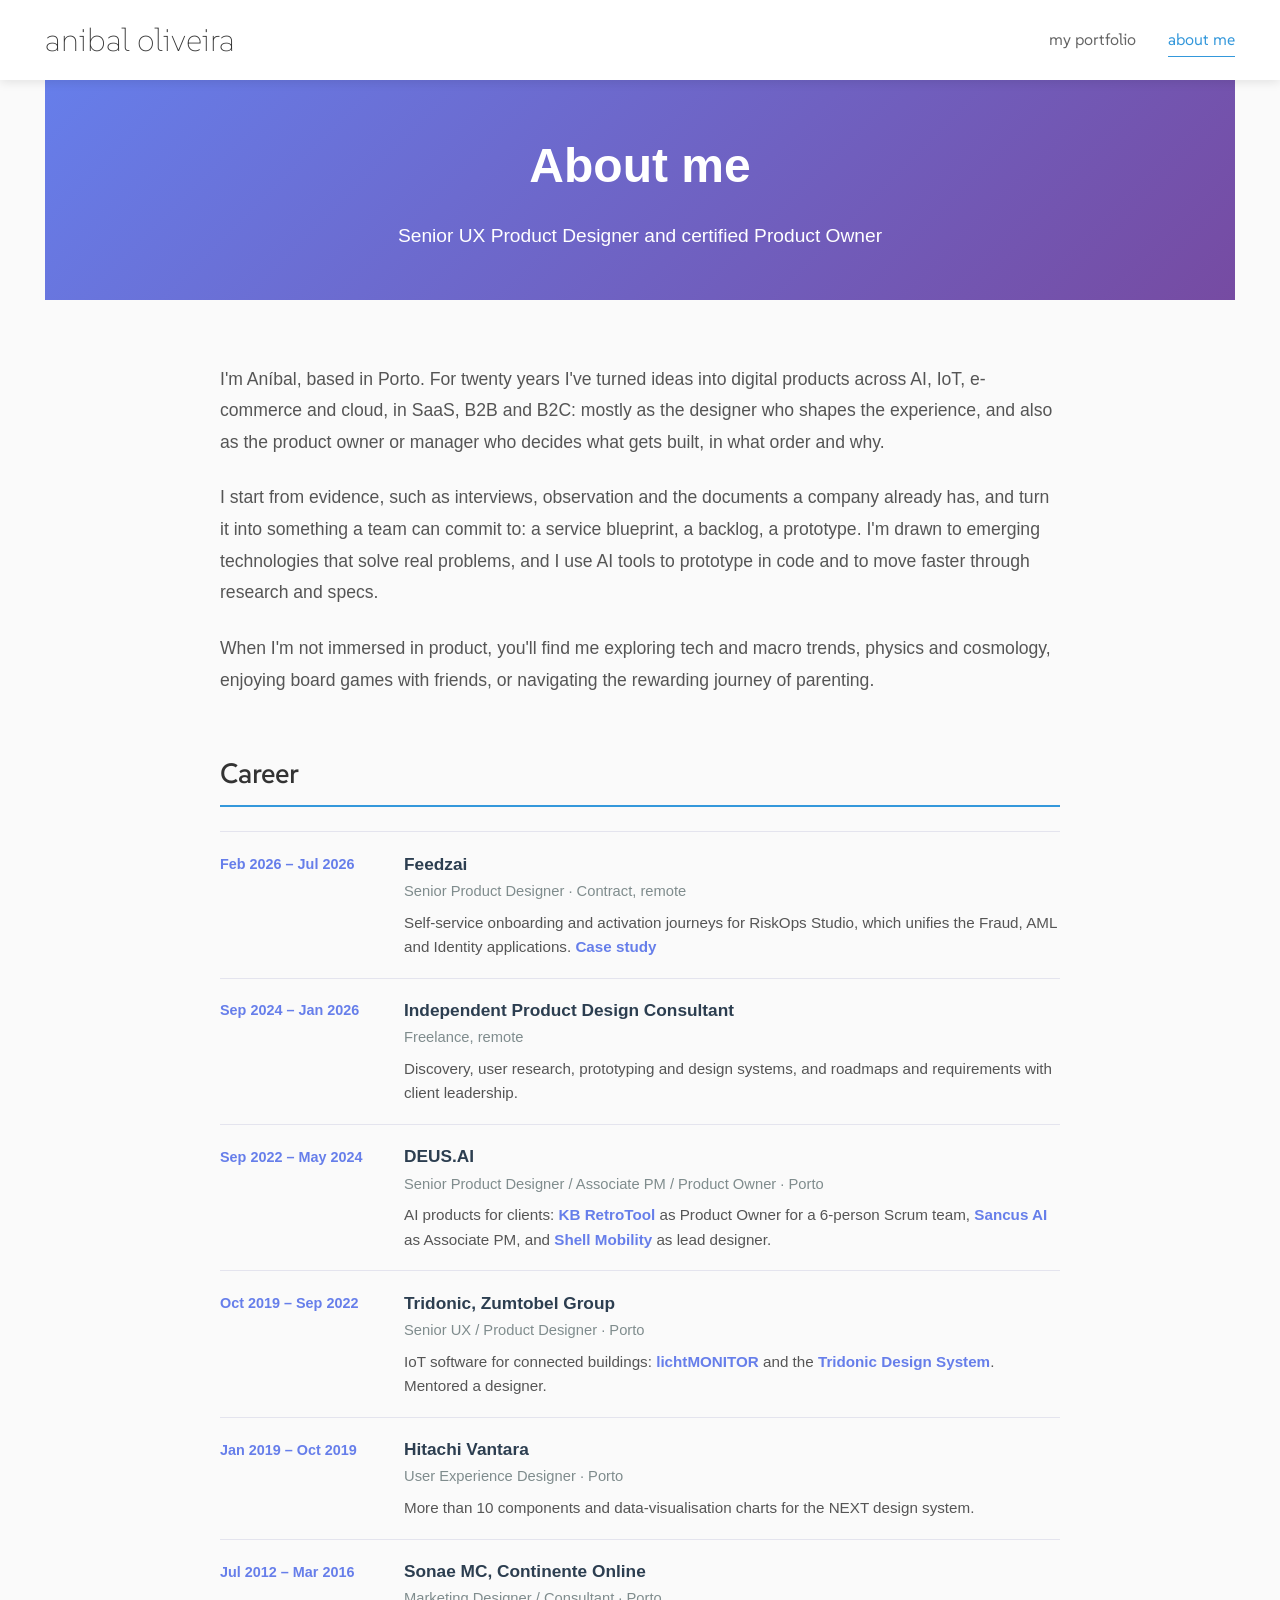
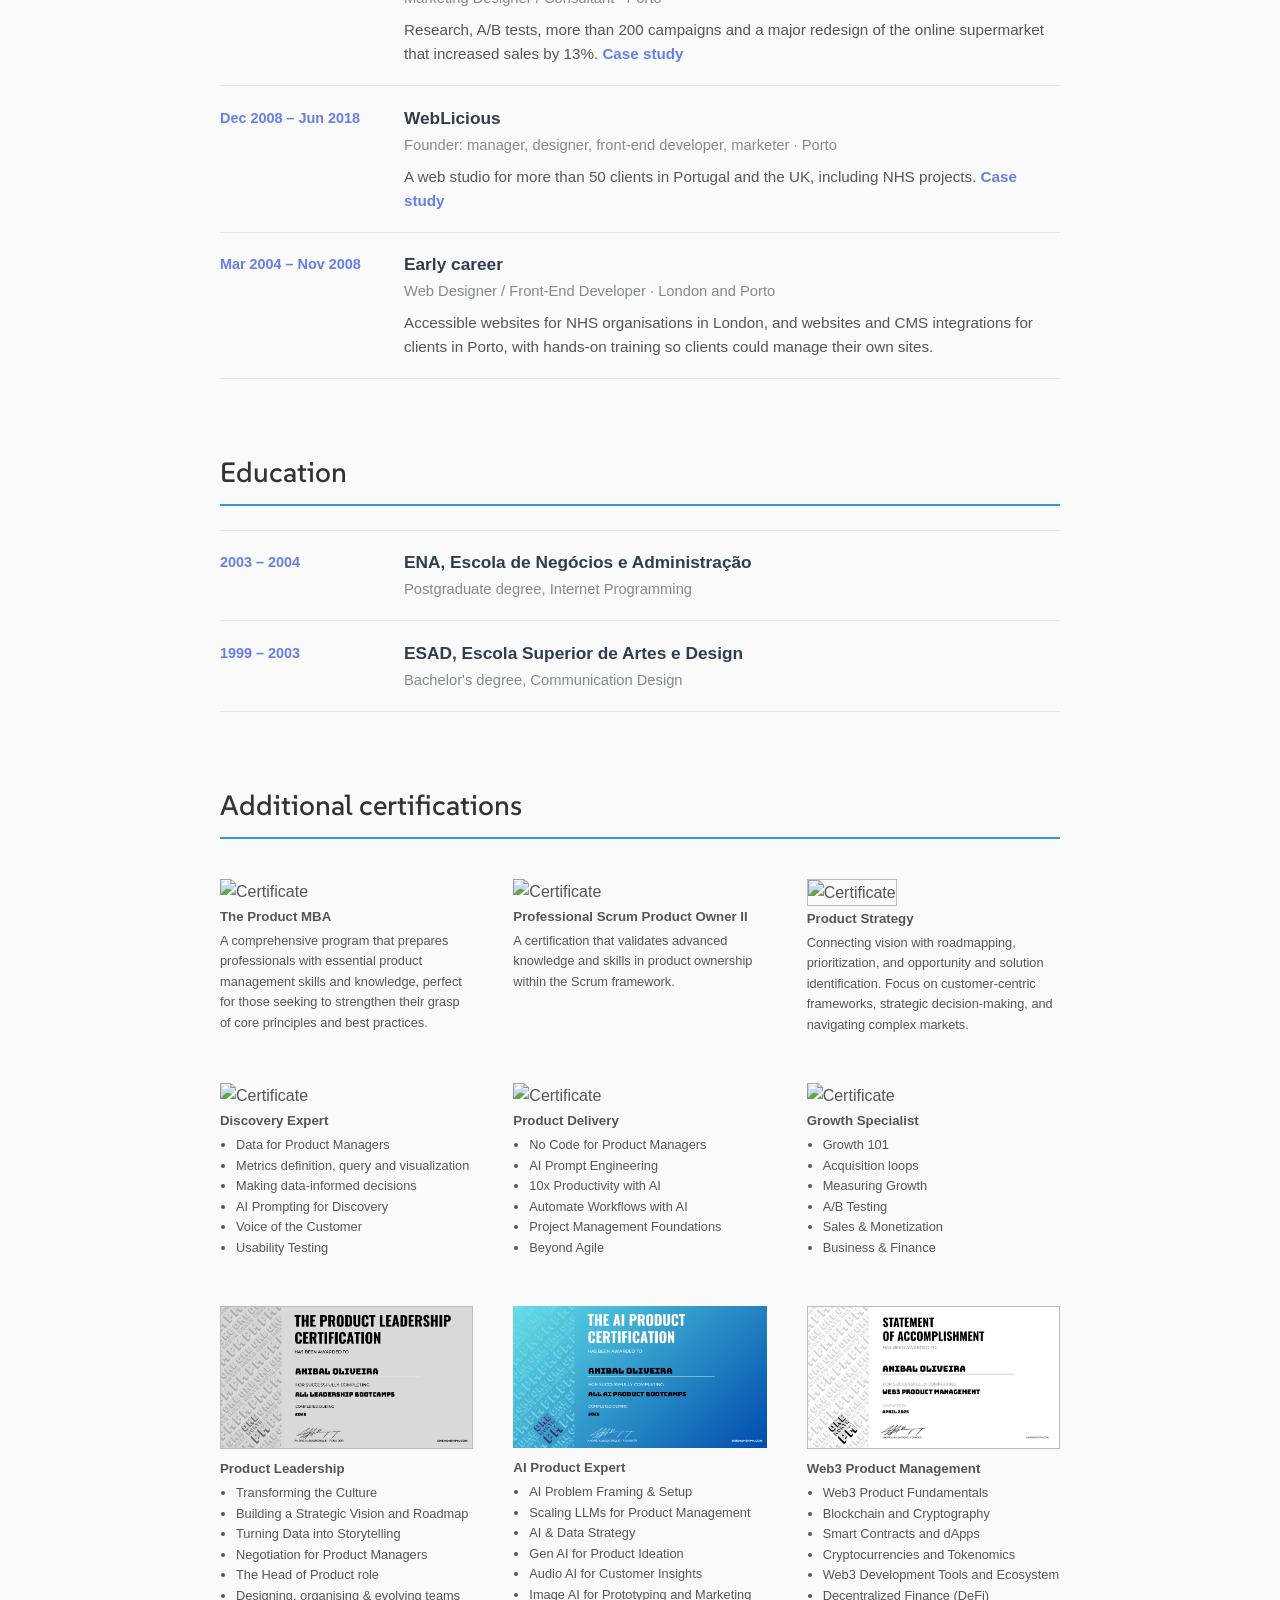
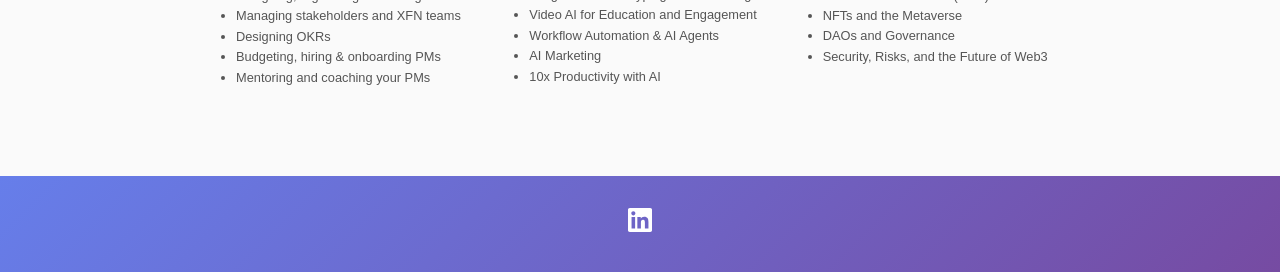
==== about.html @ 7677fe13 "About: remove at-a-glance cards and LinkedIn line; early career label Co-Authored-By: Claude Opus 5." ====
<!DOCTYPE html>
<html lang="en">

<head>
    <!-- Google tag (gtag.js) -->
    <script async src="https://www.googletagmanager.com/gtag/js?id=G-BQ8R2S5PRK"></script>
    <script>
        window.dataLayer = window.dataLayer || [];
        function gtag() { dataLayer.push(arguments); }
        gtag('js', new Date());

        gtag('config', 'G-BQ8R2S5PRK');
    </script>
    <meta charset="UTF-8">
    <meta name="viewport" content="width=device-width, initial-scale=1.0">
    <meta name="robots" content="noindex, nofollow">

    <title>anibal oliveira - About</title>
    <link rel="preconnect" href="https://fonts.googleapis.com">
    <link rel="preconnect" href="https://fonts.gstatic.com" crossorigin>
    <link href="https://fonts.googleapis.com/css2?family=SUSE:wght@100..800" rel="stylesheet">
    <link rel="stylesheet" href="styles.css">
    <link rel="stylesheet" href="case-study.css">
    <link rel="icon" type="image/png" href="favicon.png">

</head>

<body>
    <!-- Header -->
    <header class="header">
        <div class="container">
            <div class="nav-brand">
                <a href="index.html" class="brand-link">
                    <h1>anibal oliveira</h1>
                </a>
            </div>
            <nav class="nav-menu">
                <a href="index.html" class="nav-link">my portfolio</a>
                <a href="about.html" class="nav-link active">about me</a>
            </nav>
        </div>
    </header>

    <!-- Main Content -->
    <main class="main-content">
        <div class="container">
            <!-- Page Title -->
            <section class="hero-section">
                <h2 class="page-title">About me</h2>
                <p class="page-subtitle">Senior UX Product Designer and certified Product Owner</p>
            </section>

            <!-- About Content -->
            <section class="about-content">
                <div class="about-text">
                    <p>I'm Aníbal, based in Porto. For twenty years I've turned ideas into digital products across AI,
                        IoT, e-commerce and cloud, in SaaS, B2B and B2C: mostly as the designer who shapes the
                        experience, and also as the product owner or manager who decides what gets built, in what order
                        and why.</p>
                    <p>I start from evidence, such as interviews, observation and the documents a company already has,
                        and turn it into something a team can commit to: a service blueprint, a backlog, a prototype.
                        I'm drawn to emerging technologies that solve real problems, and I use AI tools to prototype in
                        code and to move faster through research and specs.</p>
                    <p>When I'm not immersed in product, you'll find me exploring tech and macro trends, physics and
                        cosmology, enjoying board games with friends, or navigating the rewarding journey of
                        parenting.</p>
                </div>

                <h2 class="section-title">Career</h2>
                <ol class="career">
                    <li><span class="when">Feb 2026 – Jul 2026</span><div><span class="org">Feedzai</span><span class="role">Senior Product Designer · Contract, remote</span><p class="desc">Self-service onboarding and activation journeys for RiskOps Studio, which unifies the Fraud, AML and Identity applications. <a href="case-study-feedzai.html">Case study</a></p></div></li>
                    <li><span class="when">Sep 2024 – Jan 2026</span><div><span class="org">Independent Product Design Consultant</span><span class="role">Freelance, remote</span><p class="desc">Discovery, user research, prototyping and design systems, and roadmaps and requirements with client leadership.</p></div></li>
                    <li><span class="when">Sep 2022 – May 2024</span><div><span class="org">DEUS.AI</span><span class="role">Senior Product Designer / Associate PM / Product Owner · Porto</span><p class="desc">AI products for clients: <a href="case-study-kb.html">KB RetroTool</a> as Product Owner for a 6-person Scrum team, <a href="case-study-sancus.html">Sancus AI</a> as Associate PM, and <a href="case-study-shell.html">Shell Mobility</a> as lead designer.</p></div></li>
                    <li><span class="when">Oct 2019 – Sep 2022</span><div><span class="org">Tridonic, Zumtobel Group</span><span class="role">Senior UX / Product Designer · Porto</span><p class="desc">IoT software for connected buildings: <a href="case-study-lichtmonitor.html">lichtMONITOR</a> and the <a href="case-study-tds.html">Tridonic Design System</a>. Mentored a designer.</p></div></li>
                    <li><span class="when">Jan 2019 – Oct 2019</span><div><span class="org">Hitachi Vantara</span><span class="role">User Experience Designer · Porto</span><p class="desc">More than 10 components and data-visualisation charts for the NEXT design system.</p></div></li>
                    <li><span class="when">Jul 2012 – Mar 2016</span><div><span class="org">Sonae MC, Continente Online</span><span class="role">Marketing Designer / Consultant · Porto</span><p class="desc">Research, A/B tests, more than 200 campaigns and a major redesign of the online supermarket that increased sales by 13%. <a href="case-study-continente.html">Case study</a></p></div></li>
                    <li><span class="when">Dec 2008 – Jun 2018</span><div><span class="org">WebLicious</span><span class="role">Founder: manager, designer, front-end developer, marketer · Porto</span><p class="desc">A web studio for more than 50 clients in Portugal and the UK, including NHS projects. <a href="case-study-weblicious.html">Case study</a></p></div></li>
                    <li><span class="when">Mar 2004 – Nov 2008</span><div><span class="org">Early career</span><span class="role">Web Designer / Front-End Developer · London and Porto</span><p class="desc">Accessible websites for NHS organisations in London, and websites and CMS integrations for clients in Porto, with hands-on training so clients could manage their own sites.</p></div></li>
                </ol>

                <h2 class="section-title">Education</h2>
                <ol class="career">
                    <li><span class="when">2003 – 2004</span><div><span class="org">ENA, Escola de Negócios e Administração</span><span class="role">Postgraduate degree, Internet Programming</span></div></li>
                    <li><span class="when">1999 – 2003</span><div><span class="org">ESAD, Escola Superior de Artes e Design</span><span class="role">Bachelor's degree, Communication Design</span></div></li>
                </ol>

                <h2 class="section-title">Additional certifications</h2>
                <div class="about-certifications-grid">

                    <div class="about-certification">
                        <img src="imgs/mba.png" alt="Certificate" class="certification-image">
                        <h5>The Product MBA</h5>
                        <p class="certification-text">A comprehensive program that prepares professionals with essential
                            product management skills and knowledge, perfect for those seeking to strengthen their grasp
                            of core principles and best practices.</p>
                    </div>

                    <div class="about-certification">
                        <img src="imgs/pspo.png" alt="Certificate" class="certification-image">
                        <h5>Professional Scrum Product Owner II</h5>
                        <p class="certification-text">A certification that validates advanced knowledge and skills in
                            product ownership within the Scrum framework.</p>
                    </div>

                    <div class="about-certification">
                        <img src="imgs/strategy.png" alt="Certificate" class="certification-image"
                            style="border: 1px solid #bbb;">
                        <h5>Product Strategy</h5>
                        <p>Connecting vision with roadmapping, prioritization, and opportunity and solution
                            identification. Focus on customer-centric frameworks, strategic decision-making, and
                            navigating complex markets.</p>
                    </div>




                    <div class="about-certification">
                        <img src="imgs/discovery.png" alt="Certificate" class="certification-image">
                        <h5>Discovery Expert</h5>
                        <ul>
                            <li>Data for Product Managers</li>
                            <li>Metrics definition, query and visualization</li>
                            <li>Making data-informed decisions</li>
                            <li>AI Prompting for Discovery</li>
                            <li>Voice of the Customer</li>
                            <!--<li>Prototyping Foundations</li>-->
                            <li>Usability Testing</li>
                        </ul>
                    </div>

                    <div class="about-certification">
                        <img src="imgs/delivery.png" alt="Certificate" class="certification-image">
                        <h5>Product Delivery</h5>
                        <ul>
                            <li>No Code for Product Managers</li>
                            <li>AI Prompt Engineering</li>
                            <li>10x Productivity with AI</li>
                            <li>Automate Workflows with AI</li>
                            <li>Project Management Foundations</li>
                            <li>Beyond Agile</li>
                        </ul>
                    </div>

                    <div class="about-certification">
                        <img src="imgs/growth.png" alt="Certificate" class="certification-image">
                        <h5>Growth Specialist</h5>
                        <ul>
                            <li>Growth 101</li>
                            <li>Acquisition loops</li>
                            <li>Measuring Growth</li>
                            <li>A/B Testing</li>
                            <li>Sales & Monetization</li>
                            <li>Business & Finance</li>
                        </ul>
                    </div>

               


                    <div class="about-certification">
                        <img src="imgs/leader.png" alt="Certificate" class="certification-image"
                            style="border: 1px solid #bbb;">
                        <h5>Product Leadership</h5>
                        <ul>
                            <li>Transforming the Culture</li>
                            <li>Building a Strategic Vision and Roadmap</li>
                            <li>Turning Data into Storytelling</li>
                            <li>Negotiation for Product Managers</li>
                            <li>The Head of Product role</li>
                            <li>Designing, organising & evolving teams</li>
                            <li>Managing stakeholders and XFN teams</li>
                            <li>Designing OKRs</li>
                            <li>Budgeting, hiring & onboarding PMs</li>
                            <li>Mentoring and coaching your PMs</li>
                        </ul>
                    </div>

                         <div class="about-certification">
                        <img src="imgs/ai.png" alt="Certificate" class="certification-image">
                        <h5>AI Product Expert</h5>
                        <ul>
                            <li>AI Problem Framing & Setup</li>
                            <li>Scaling LLMs for Product Management</li>
                            <li>AI & Data Strategy</li>
                            <li>Gen AI for Product Ideation</li>
                            <li>Audio AI for Customer Insights</li>
                            <li>Image AI for Prototyping and Marketing</li>
                            <li>Video AI for Education and Engagement</li>
                            <li>Workflow Automation & AI Agents</li>
                            <li>AI Marketing</li>
                            <li>10x Productivity with AI</li>
                        </ul>
                    </div>

                    <div class="about-certification">
                        <img src="imgs/web3.png" alt="Certificate" class="certification-image"
                            style="border: 1px solid #bbb;">
                        <h5>Web3 Product Management</h5>
                        <ul>
                            <li>Web3 Product Fundamentals</li>
                            <li>Blockchain and Cryptography</li>
                            <li>Smart Contracts and dApps</li>
                            <li>Cryptocurrencies and Tokenomics</li>
                            <li>Web3 Development Tools and Ecosystem</li>
                            <li>Decentralized Finance (DeFi)</li>
                            <li>NFTs and the Metaverse</li>
                            <li>DAOs and Governance</li>
                            <li>Security, Risks, and the Future of Web3</li>
                        </ul>

                    </div>






                </div>

            </section>
        </div>
    </main>

    <!-- Footer -->
    <footer class="footer">
        <div class="container">
            <div class="footer-content">
                <a href="https://www.linkedin.com/in/oliveiraanibal/" target="_blank" rel="noopener noreferrer"
                    class="linkedin-link">
                    <svg width="24" height="24" viewBox="0 0 24 24" fill="currentColor">
                        <path
                            d="M20.447 20.452h-3.554v-5.569c0-1.328-.027-3.037-1.852-3.037-1.853 0-2.136 1.445-2.136 2.939v5.667H9.351V9h3.414v1.561h.046c.477-.9 1.637-1.85 3.37-1.85 3.601 0 4.267 2.37 4.267 5.455v6.286zM5.337 7.433c-1.144 0-2.063-.926-2.063-2.065 0-1.138.92-2.063 2.063-2.063 1.14 0 2.064.925 2.064 2.063 0 1.139-.925 2.065-2.064 2.065zm1.782 13.019H3.555V9h3.564v11.452zM22.225 0H1.771C.792 0 0 .774 0 1.729v20.542C0 23.227.792 24 1.771 24h20.451C23.2 24 24 23.227 24 22.271V1.729C24 .774 23.2 0 22.222 0h.003z" />
                    </svg>
                </a>
            </div>
        </div>
    </footer>

    <script src="script.js"></script>
</body>

</html>
---- styles.css ----
/* Reset and base styles */
* {
    margin: 0;
    padding: 0;
    box-sizing: border-box;
}

body {
    font-family: 'Segoe UI', Tahoma, Geneva, Verdana, sans-serif;
    line-height: 1.6;
    color: #555;
    background-color: #fafafa;
}

.container {
    max-width: 1230px;
    margin: 0 auto;
    padding: 0 20px;
}

strong {
    font-weight: 600;
}

/* Header */
.header {
    background: #fff;
    box-shadow: 0 2px 10px rgba(0, 0, 0, 0.1);
    position: fixed;
    width: 100%;
    top: 0;
    z-index: 1000;
    transition: all 0.3s ease;
}

.header .container {
    display: flex;
    justify-content: space-between;
    align-items: center;
    padding: 1rem 20px;
}

.nav-brand h1 {
    font-family: 'SUSE', sans-serif;
    font-size: 2rem;
    font-weight: 100;
    line-height: 3rem;
    padding-bottom: 0;
    color: #333;
}

.brand-link {
    text-decoration: none;
    color: inherit;
    transition: color 0.3s ease;
}

.brand-link:hover {
    color: #3498db;
}

.nav-menu {
    display: flex;
    gap: 2rem;
}

.nav-link {
    font-family: 'SUSE', sans-serif;
    font-weight: 400;
    text-decoration: none;
    color: #666;
    transition: color 0.3s ease;
    position: relative;
}

.nav-link:hover,
.nav-link.active {
    color: #3498db;
}

.nav-link.active::after {
    content: '';
    position: absolute;
    bottom: -4px;
    left: 0;
    width: 100%;
    height: 1px;
    background: #3498db;
}

/* Main content */
.main-content {
    margin-top: 80px;
    min-height: calc(100vh - 160px);
}

/* Hero section */
.hero-section {
    text-align: center;
    padding: 3rem 0;
    background: linear-gradient(135deg, #667eea 0%, #764ba2 100%);
    color: white;
    margin-bottom: 3rem;
    /*  display: none;*/
}

.page-title {
    font-size: 3rem;
    font-weight: 700;
    margin-bottom: 1rem;
    opacity: 0;
    animation: fadeInUp 0.8s ease forwards;
}

.page-subtitle {
    font-size: 1.2rem;
    opacity: 0.9;
    max-width: 650px;
    margin: 0 auto;
    opacity: 0;
    animation: fadeInUp 0.8s ease 0.2s forwards;
}

/* Filter section */
.filter-section {
    margin-bottom: 3rem;
    margin-top: 132px;
}

.filter-container {
    text-align: center;
}

.filter-tags {
    display: flex;
    flex-wrap: wrap;
    gap: 0.755rem;
    justify-content: center;
}

.filter-tag {
    background: #ecf0f1;
    border: none;
    padding: .5rem .95rem;
    border-radius: 25px;
    cursor: pointer;
    transition: all 0.3s ease;
    font-size: 0.9rem;
    color: #666;
}

.safari .filter-tag {
    padding: .5rem .9rem;
}


.filter-tag:hover {
    background: #3498db;
    color: white;
}

.filter-tag.active {
    background: #3498db;
    color: white;
}

/* Case studies grid */
.case-studies-grid {
    display: grid;
    grid-template-columns: repeat(auto-fit, minmax(350px, 1fr));
    gap: 2rem;
    margin-bottom: 3rem;
}

.case-study-card {
    background: white;
    border-radius: 15px;
    overflow: hidden;
    box-shadow: 0 5px 15px rgba(0, 0, 0, 0.08);
    transition: all 0.3s ease;
    cursor: pointer;
    opacity: 0;
    transform: translateY(20px);
    animation: fadeInUp 0.6s ease forwards;
}

.case-study-card:hover {
    transform: translateY(-10px);
    box-shadow: 0 15px 30px rgba(0, 0, 0, 0.15);
}

.card-image {
    height: 200px;
    overflow: hidden;
}

.card-image img {
    width: 100%;
    /*   height: 100%;
    object-fit: cover;*/
    transition: transform 0.3s ease;
}

/*
.case-study-card:hover .card-image img {
    transform: scale(1.05);
}
*/
.card-content {
    padding: 1.4rem;
}

.card-title {
    font-size: 1.35rem;
    font-family: 'SUSE', sans-serif;
    font-weight: 500;
    margin-bottom: 0.25rem;
    color: #333;
}

.card-subtitle {
    font-size: 1rem;
    font-family: 'SUSE', sans-serif;
    color: #7f8c8d;
    margin-bottom: .5rem;
    font-weight: 400;
}

.card-intro {
    color: #555;
    margin-bottom: 1.5rem;
    line-height: 1.6;
}

.card-tags {
    display: flex;
    flex-wrap: wrap;
    gap: 0.75rem 0.4rem;
}

.tag {
    background: #ecf0f1;
    color: #777;
    padding: 0.3rem 0.65rem;
    border-radius: 15px;
    font-size: 0.675rem;
    font-weight: 500;
}


/* KB swap */
.image-container div {
    position: relative;
    overflow: hidden;
}


.gif-img {
    position: absolute;
    top: 0;
    left: 0;
    opacity: 0;
    transition: opacity 0.3s ease;
}

.image-container:hover div .gif-img {
    opacity: 1;
}

.image-container:hover div .static-img {
    opacity: 0;
}

/* About */

.about-certifications-grid {
    display: grid;
    grid-template-columns: repeat(auto-fit, minmax(200px, 1fr));
    gap: 2.5rem;
    row-gap: 3rem;
    margin-top: 2.5rem;
}

.about-certifications-grid::after {
    content: '';
    flex-basis: 100%;
}

.about-certification {
    margin: 0;
}

.about-certification h5 {
    margin: .1em 0 .3em;
}

.about-certification img {
    width: 100%;
}

.about-certification p,
.about-certification li {
    font-size: .8rem;
}

.about-certification ul {
    padding-left: 1rem;
}

.about-content {
    max-width: 840px;
    margin: 0 auto;
    padding: 1rem 0 0 0;
}

.about-text {
    /*max-width: 770px;*/
    font-size: 1.1rem;
    line-height: 1.8;
    color: #555;
    text-align: left;
    margin:0 auto 2.5rem;
}

.about-text p {
    margin-bottom: 1.5rem;
}

.about-text p a {
    color: #667eea;
    text-decoration: none;
    font-weight: 600;
}

h2.section-title {
    font-size: 1.75rem;
}


/* Footer */
.footer {
    background: linear-gradient(135deg, #667eea 0%, #764ba2 100%);
    color: white;
    padding: 2rem 0;
    margin-top: 2.5rem;
}

.footer-content {
    text-align: center;
    display: flex;
    justify-content: center;
    align-items: center;
}

.linkedin-link {
    color: white;
    transition: color 0.3s ease;
}

.linkedin-link:hover {
    color: #3498db;
}

/* Animations */
@keyframes fadeInUp {
    to {
        opacity: 1;
        transform: translateY(0);
    }
}

/* Card animation delay */
.case-study-card:nth-child(1) {
    animation-delay: 0.1s;
}

.case-study-card:nth-child(2) {
    animation-delay: 0.2s;
}

.case-study-card:nth-child(3) {
    animation-delay: 0.3s;
}

/* Responsive design */
@media (max-width: 768px) {
    .header .container {
        flex-direction: column;
        gap: 1rem;
    }

    .nav-menu {
        gap: 1rem;
    }

    .page-title {
        font-size: 2rem;
    }

    .case-studies-grid {
        grid-template-columns: 1fr;
        gap: 1.5rem;
    }

    .filter-section {
        margin-top: 170px;
    }

    .filter-tags {
        justify-content: center;
        gap: 1rem
    }
}

/* Hidden class for filtering */
.hidden {
    display: none !important;
}

/* About: at a glance, career and education */
.glance {
    display: grid;
    grid-template-columns: repeat(auto-fit, minmax(180px, 1fr));
    gap: 1rem;
    margin: 0 0 3.5rem;
}

.glance div {
    background: white;
    border-radius: 12px;
    padding: 1rem 1.15rem;
    box-shadow: 0 4px 16px rgba(0, 0, 0, 0.06);
}

.glance dt {
    font-size: .72rem;
    font-weight: 600;
    letter-spacing: .08em;
    text-transform: uppercase;
    color: #667eea;
    margin-bottom: .35rem;
}

.glance dd {
    margin: 0;
    font-size: .92rem;
    line-height: 1.5;
    color: #444;
}

.career {
    list-style: none;
    padding: 0;
    margin: 1.5rem 0 3.5rem;
}

.career li {
    display: grid;
    grid-template-columns: 10rem minmax(0, 1fr);
    gap: 1.5rem;
    padding: 1.15rem 0;
    border-top: 1px solid #e4e4ee;
}

.career li:last-child {
    border-bottom: 1px solid #e4e4ee;
}

.career .when {
    font-size: .9rem;
    font-weight: 600;
    color: #667eea;
    font-variant-numeric: tabular-nums;
    padding-top: .15rem;
}

.career .org {
    display: block;
    font-size: 1.08rem;
    font-weight: 600;
    color: #2c3e50;
}

.career .role {
    display: block;
    font-size: .92rem;
    color: #7f8c8d;
    margin-top: .1rem;
}

.career .desc {
    font-size: .95rem;
    line-height: 1.6;
    color: #555;
    margin: .45rem 0 0;
}

.career .desc a,
.about-more a {
    color: #667eea;
    font-weight: 600;
    text-decoration: none;
}

.about-more {
    font-size: 1.05rem;
    color: #555;
    margin: -1.5rem 0 3.5rem;
}

@media (max-width: 768px) {
    .career li {
        grid-template-columns: 1fr;
        gap: .3rem;
    }
}
---- case-study.css ----
/* Case Study Specific Styles */

.case-study-main {
    margin: 73px auto 0 auto;
    display: flex;
    max-width: 1230px;
    position: relative;
    /*   min-height: calc(100vh - 160px);*/
}

/* Side Navigation */
.side-nav {
    width: 250px;
    /* Made 50% wider from 200px */
    height: fit-content;


    position: sticky;
    top: 135px;
    margin-left: 20px;

    background: rgba(255, 255, 255, 0.95);
    backdrop-filter: blur(10px);
    border-radius: 10px;
    padding: 1rem 1rem 0.5rem 1rem;
    box-shadow: 0 5px 15px rgba(0, 0, 0, 0.1);
}

.side-nav-list {
    list-style: none;
    margin: 0;
    padding: 0;
}

.side-nav-list li {
    margin-bottom: 0.5rem;
}

.side-nav-list li:first-child a {
    color: #9b59b6;
}

.side-nav-link {
    display: block;
    font-family: 'SUSE', sans-serif;
    font-weight: 500;
    text-decoration: none;
    color: #666;
    font-size: 0.9rem;
    padding: 0.5rem 0.8rem;
    border-radius: 5px;
    transition: all 0.3s ease;
    border-left: 3px solid transparent;
}

.side-nav-link:hover,
.side-nav-link.active {
    background: #f8f9fa;
    color: #3498db;
    border-left-color: #3498db;
}

/* Case Study Content - Center aligned and adjusted for wider sidebar */
.case-study-content {
    flex: 1;
    margin-left: 20px;
    /* Adjusted for wider sidebar */
    padding: 0 0 2rem 2rem;
    /* max-width: 910px; */
    text-align: left;
    /* Center align all content */
    float: right;
}

.case-study-content img {
    max-width: 100%;
    margin: 1.25rem auto 2.5rem;
    display: block;
    /* Center images */
}

/* Hero Section */
.case-hero {
    display: block;
    grid-template-columns: 1fr 1fr;
    padding: 3rem 0 0;
    margin-bottom: 0rem;
    text-align: left;
    /* Keep hero layout as grid but left-aligned within cells */
}

.case-title {
    font-size: 2.5rem;
    font-family: 'SUSE', sans-serif;
    font-weight: 400;
    color: #333;
    margin-bottom: 0rem;
    line-height: 1.2;
}

h1.case-title {
    line-height: 1.5;
}

.case-subtitle {
    font-size: 1.35rem;
    font-family: 'SUSE', sans-serif;
    color: #7f8c8d;
    margin-bottom: 1.5rem;
    font-weight: 400;
}

p.case-intro {
    font-size: .85em !important;
    line-height: 1.5em !important;
    padding: 1.1em 1.75em !important;
    margin: 0 !important;
}

.case-hero-image {
    margin: 0 auto 2rem;

}

.laptopbg {
    position: relative;
    width: 600px;
    height: 345px;
    overflow: hidden;
    padding: 15px 66px 0;
    background-image: url('imgs/laptop3.png');
}

.laptopbg6 {
    position: relative;
    width: 768px;
    height: 400px;
    overflow: hidden;
    padding: 17px 84px 0;
    background-image: url('imgs/laptop6.png');
}


.laptopbg4 {
    position: relative;
    width: 768px;
    height: 450px;
    overflow: hidden;
    padding: 12px 84px 0;
    background-image: url('imgs/laptop5.png');
}

.laptopbg2 {
    position: relative;
    width: 768px;
    height: 476px;
    overflow: hidden;
    padding: 12px 84px 0;
    background-image: url('imgs/laptop2.png');
}

.laptopbg8 {
    position: relative;
    width: 900px;
    height: 447px;
    overflow: hidden;
    padding: 15px 0 0 101px;
    background-image: url('imgs/laptop8.png');
    margin-top: 1.75rem;
}


/* Sections */
.case-section {
    margin-bottom: 3rem;
    scroll-margin-top: 100px;
}

#context {
    margin-bottom: 3.5rem;
}

.section-title {
    font-size: 1.7rem;
    font-family: 'SUSE', sans-serif;
    font-weight: 500;
    color: #333;
    margin-bottom: 1rem;
    padding-bottom: 0.5rem;
    border-bottom: 2px solid #3498db;
}

h2.section-title {
    padding-top: 1rem;
    color: #333;
}

.case-section p {
    font-size: 1rem;
    line-height: 1.6;
    color: #555;
    margin-bottom: 1rem;
}

.case-section h3 {
    font-size: 1.4rem;
    font-weight: 400;
    color: #555;
    margin: 2.5rem 0 0.75rem 0;
    font-family: 'SUSE', sans-serif;
}

.case-section h4 {
    font-size: 1.1rem;
    font-weight: 400;
    color: #34495e;
    margin: 1.5rem 0 0.8rem 0;
    font-family: 'SUSE', sans-serif;
}


.case-section ul {
    padding-left: 1em;
    margin-top: -0.25rem;
}

.case-section ul li {
    padding-bottom: .5em;
    line-height: 1.5em;
}

.case-section ul li:last-child {
    padding-bottom: 0
}

h3.contribution-title {
    margin: .5rem 0 .5rem !important;
}

/* Context & Contribution */
.contribution-grid {
    display: grid;
    grid-template-columns: 2fr 1fr;
    gap: 3rem;
    align-items: start;
    text-align: left;
    /* Keep text left-aligned within grid cells */
}

.contribution-chart {
    text-align: center;
    /* Center its inline-block children */
    margin-left: -2rem;
}

.contribution-chart ul {
    max-width: 43.5rem;
    display: inline-block;
    /* Make it an inline-block element */
    vertical-align: middle;
    /* Align vertically with the donut chart */
    text-align: left;
    /* Ensure text inside ul stays left-aligned */
    margin: 0 0;
    /* Reset default ul margin if any interferes with centering */
    padding: 0;
    /* Reset default ul padding if any interferes with centering */
}

.donut-chart {
    width: 180px;
    /* Reduced to 90% of 200px */
    height: 180px;
    /* Reduced to 90% of 200px */
    margin: 0rem 1.5rem 0 0;
    /* Reduced space below the chart as legend is now inside */
    position: relative;
    display: inline-block;
    /* Ensure it behaves like an inline element */
    vertical-align: middle;
    /* Align with text */
}

.donut-slice {
    /* Smooth transition for opacity change on hover */
    transition: opacity 0.2s ease-in-out;
    cursor: pointer;
    /* Indicate non-clickable */
}

#percentage-text,
#legend-text {
    /* Combined styles for both text elements */
    text-anchor: middle;
    /* Center the text horizontally */
    dominant-baseline: middle;
    /* Center the text vertically */
    fill: #555;
    /* Always #555 */
    font-family: 'SUSE', sans-serif;
    /* Use SUSE font for consistency */
}

#percentage-text {
    font-size: 1.6rem;
    /* Slightly reduced font size for percentage */
    font-weight: 500;
    /* Bold text */
}

#legend-text {
    font-size: .9rem;
    /* Slightly reduced font size for legend text */
    font-weight: 400;
    /* Lighter weight for legend */
}

/* Specific style for the percentage symbol */
#percentage-symbol {
    font-size: 0.6em;
    /* 60% of the parent font size for the '%' symbol */
    vertical-align: super;
    /* Align it slightly higher */
}





/* Problem Definition */
.problem-content {
    display: grid;
    gap: 2rem;
}

.problem-statement,
.opportunity-landscape {
    background: #f8f9fa;
    padding: 2rem;
    border-radius: 10px;
    border-left: 4px solid #3498db;
    text-align: left;
    /* Keep text left-aligned within containers */
}

.opportunity-image {
    margin-top: 1.5rem;
}

.opportunity-image img {
    width: 100%;
    height: 200px;
    object-fit: cover;
    border-radius: 8px;
}

.image-caption {
    font-size: 0.9rem;
    color: #7f8c8d;
    font-style: italic;
    margin-top: 0.5rem;
    text-align: center;
}

/* Discovery */
.research-image {
    margin: 2rem 0;
    text-align: center;
}

.research-image img {
    width: 100%;
    max-width: 500px;
    height: 250px;
    object-fit: cover;
    border-radius: 8px;
}

.insights-list {
    background: #f8f9fa;
    padding: 1.5rem;
    border-radius: 8px;
    margin-top: 1rem;
    text-align: left;
    /* Keep list left-aligned */
}

.insights-list li {
    margin-bottom: 0.8rem;
    padding-left: 1rem;
    position: relative;
}

.insights-list li::before {
    content: '✓';
    position: absolute;
    left: 0;
    color: #27ae60;
    font-weight: bold;
}

/* Vision & Strategy */
.strategy-pillars {
    display: grid;
    grid-template-columns: repeat(auto-fit, minmax(250px, 1fr));
    gap: 1.5rem;
    margin: 2rem 0;
}

.pillar {
    background: #f8f9fa;
    padding: 1.5rem;
    border-radius: 8px;
    border-top: 4px solid #3498db;
    text-align: left;
    /* Keep text left-aligned within pillars */
}

.pillar h4 {
    color: #3498db;
    margin-bottom: 1rem;
}

.vision-image {
    margin: 2rem 0;
    text-align: center;
}

.vision-image img {
    width: 100%;
    max-width: 600px;
    height: 300px;
    object-fit: cover;
    border-radius: 8px;
}

.challenges-content {
    display: grid;
    gap: 1rem;
    margin-top: 1.5rem;
}

.challenge-item {
    background: #fff5f5;
    border-left: 4px solid #e74c3c;
    padding: 1rem 1.5rem;
    border-radius: 0 8px 8px 0;
    text-align: left;
    /* Keep text left-aligned within challenges */
}

.challenge-item h4 {
    color: #e74c3c;
    margin: 0 0 0.5rem 0;
}

.gtm-image {
    margin: 2rem 0;
    text-align: center;
}

.gtm-image img {
    width: 100%;
    max-width: 500px;
    height: 250px;
    object-fit: cover;
    border-radius: 8px;
}

/* Delivery */
.delivery-image {
    margin: 2rem 0;
    text-align: center;
}

.delivery-image img {
    width: 100%;
    max-width: 600px;
    height: 300px;
    object-fit: cover;
    border-radius: 8px;
}

.deliverables-list {
    background: #f0f9ff;
    border-left: 4px solid #3498db;
    padding: 1.5rem;
    border-radius: 0 8px 8px 0;
    margin-top: 1rem;
    text-align: left;
    /* Keep list left-aligned */
}

.deliverables-list li {
    margin-bottom: 0.8rem;
    padding-left: 1rem;
    position: relative;
}

.deliverables-list li::before {
    content: '→';
    position: absolute;
    left: 0;
    color: #3498db;
    font-weight: bold;
}

/* Impacts */
.impact-image {
    margin: 2rem 0;
    text-align: center;
}

.impact-image img {
    width: 100%;
    max-width: 700px;
    height: 350px;
    object-fit: cover;
    border-radius: 8px;
}

.components-grid {
    display: grid;
    grid-template-columns: repeat(auto-fit, minmax(250px, 1fr));
    gap: 1.5rem;
    margin-top: 2rem;
}

.component {
    background: #f8f9fa;
    padding: 1.5rem;
    border-radius: 8px;
    border-left: 4px solid #9b59b6;
    text-align: left;
    /* Keep text left-aligned within components */
}

.component h4 {
    color: #9b59b6;
    margin-bottom: 1rem;
}

/* Takeaways */
.metrics-grid {
    display: grid;
    grid-template-columns: repeat(auto-fit, minmax(250px, 1fr));
    gap: 2rem;
    margin: 2rem 0 4rem 0;
}

.metric-card {
    background: linear-gradient(135deg, #667eea 0%, #764ba2 100%);
    color: white;
    padding: 2rem;
    border-radius: 10px;
    text-align: center;
    box-shadow: 0 10px 25px rgba(0, 0, 0, 0.1);
}

.metric-number {
    font-size: 2.5rem;
    font-weight: 700;
    margin-bottom: 0.5rem;
}

.metric-label {
    font-size: 0.9rem;
    opacity: 0.9;
    font-family: 'SUSE', sans-serif;
}

.takeaways-content {
    display: grid;
    gap: 1.5rem;
    grid-template-columns: auto auto auto;
    margin-top: 2rem;
}



.continenteCS .metrics-grid {
    margin:2rem 0 2.5rem;
}
.continenteCS .takeaways-content {
    grid-template-columns: auto auto ;
    margin: 0 0 5rem;
}

.takeaway-item {
    background: #f6eff9;
    border-left: 4px solid #9b59b6;
    padding: 1.25rem 1.5rem 0.3rem;
    text-align: left;
    /* Keep text left-aligned within takeaways */

    border-radius: 8px;
}

.takeaway-item h4 {
    color: #9b59b6;
    margin: 0 0 0.8rem 0;
}

.takeaway-item p {
    font-size: .85em;
}

p.getintouch {
    border-bottom: 0 solid #ddd;
    padding-bottom: 0.5rem;
}

/* Navigation */
.case-navigation {
    display: flex;
    justify-content: space-between;
    align-items: center;
    margin: 1.5rem 0 0;
    padding: 1rem 0 0;
    border-top: 0 solid #eee;
}

.nav-btn {
    text-decoration: none;
    background: #3498db;
    color: white;
    padding: 1rem 2rem;
    border-radius: 8px;
    font-weight: 500;
    transition: all 0.3s ease;
    display: flex;
    align-items: center;
    gap: 0.5rem;
    font-family: 'SUSE', sans-serif;
}

.nav-btn:hover {
    background: #2980b9;
    transform: translateY(-2px);
    box-shadow: 0 5px 15px rgba(52, 152, 219, 0.3);
}

.prev-btn {
    margin-right: auto;
}

.next-btn {
    margin-left: auto;
}







.balloonWrp {
    display: grid;
    row-gap: 20px;
    column-gap: 20px;
    grid-template-columns: 47% 47%;
    /* Two equal columns */
    padding: 1.5rem 0 1rem;
    margin-bottom: 3rem;

}

.balloon {
    background-color: #eee;
    border-radius: 5px 5px 0 5px;
    /* Less round corners */
    padding: 25px 40px 25px 20px;
    position: relative;
    height: auto;
    display: flex;
    flex-direction: column;
    /* 
  align-items: center;
  justify-content: center; */
    color: #555;
}

.balloon:before {
    content: '';
    position: absolute;
    bottom: 0;
    right: 30px;
    /* Aligned to the right */
    width: 0;
    height: 0;
    border: 30px solid transparent;
    border-top: 30px solid #eee;
    /* Matches balloon color */
    border-bottom: 0;
    margin-right: -30px;
    /* Adjust for right alignment */
    margin-bottom: -30px;
}

.cima:before {
    left: 30px;
    margin-left: -30px;

    top: 0;
    margin-top: -30px;
    transform: rotate(180deg);
}

.quote {
    font-size: 4em;
    /* Big quote */
    line-height: 1em;
    margin: 0 20px 10px 0;
    color: #555;
    float: left;
}

.sentence {
    font-size: .9em;
    line-height: 1.5em;
    display: block;
    font-style: italic;
}


.img-container {
    padding: 1.25rem;
    border: 1px solid #ddd;
    background-color: white;
    margin: 1.25rem auto 3rem;
    width: fit-content;
}

.img-container img {
    margin: 0;
    width: auto;
    max-width: 100%;
}

#projects h2 {
    margin-bottom: 3rem;
}

.project-details img {
    width: 400px;
    float: left;
    margin-right: 30px;
    margin-top: 13px;
}
.project-details {
    margin-bottom: 3.5rem;
    overflow: hidden;
}
.project-details h3 {
    margin: 0 0;
}

.project-details img {
    width: 400px;
    float: left;
    margin-right: 30px;
    margin-top: 0px;
}

p.project-intro {
    margin-top: 0;
    margin-bottom: 4rem;
}















/* Responsive Design */
@media (max-width: 1024px) {
    .side-nav {
        position: relative;
        left: auto;
        top: auto;
        transform: none;
        /*  width: 100%;*/
        margin-bottom: 2rem;
        display: none;
    }

    .case-study-content {
        margin-left: 0;
        margin-right: 0;
        padding: 0 1rem;
    }

    .contribution-grid {
        grid-template-columns: 1fr;
        gap: 2rem;
    }

    .case-hero {
        grid-template-columns: 1fr;
        gap: 2rem;
    }

    .strategy-pillars {
        grid-template-columns: 1fr;
    }

    .components-grid {
        grid-template-columns: 1fr;
    }

    .metrics-grid {
        grid-template-columns: auto auto;
    }

    .takeaways-content {
        grid-template-columns: auto auto;
    }

}

@media (max-width: 768px) {
    .case-title {
        font-size: 2rem;
    }

    .case-subtitle {
        font-size: 1.1rem;
    }

    .section-title {
        font-size: 1.5rem;
    }


    .takeaways-content {
        grid-template-columns: auto;
    }



    .metrics-grid {
        grid-template-columns: auto;
    }

    .case-navigation {
        flex-direction: column;
        gap: 1rem;
    }

    .nav-btn {
        width: 100%;
        justify-content: center;
    }
}
.laptopbg9 {
    position: relative;
    width: 768px;
    height: 438px;
    overflow: hidden;
    padding: 17px 84px 0;
    background-image: url('imgs/laptop9.png');
}
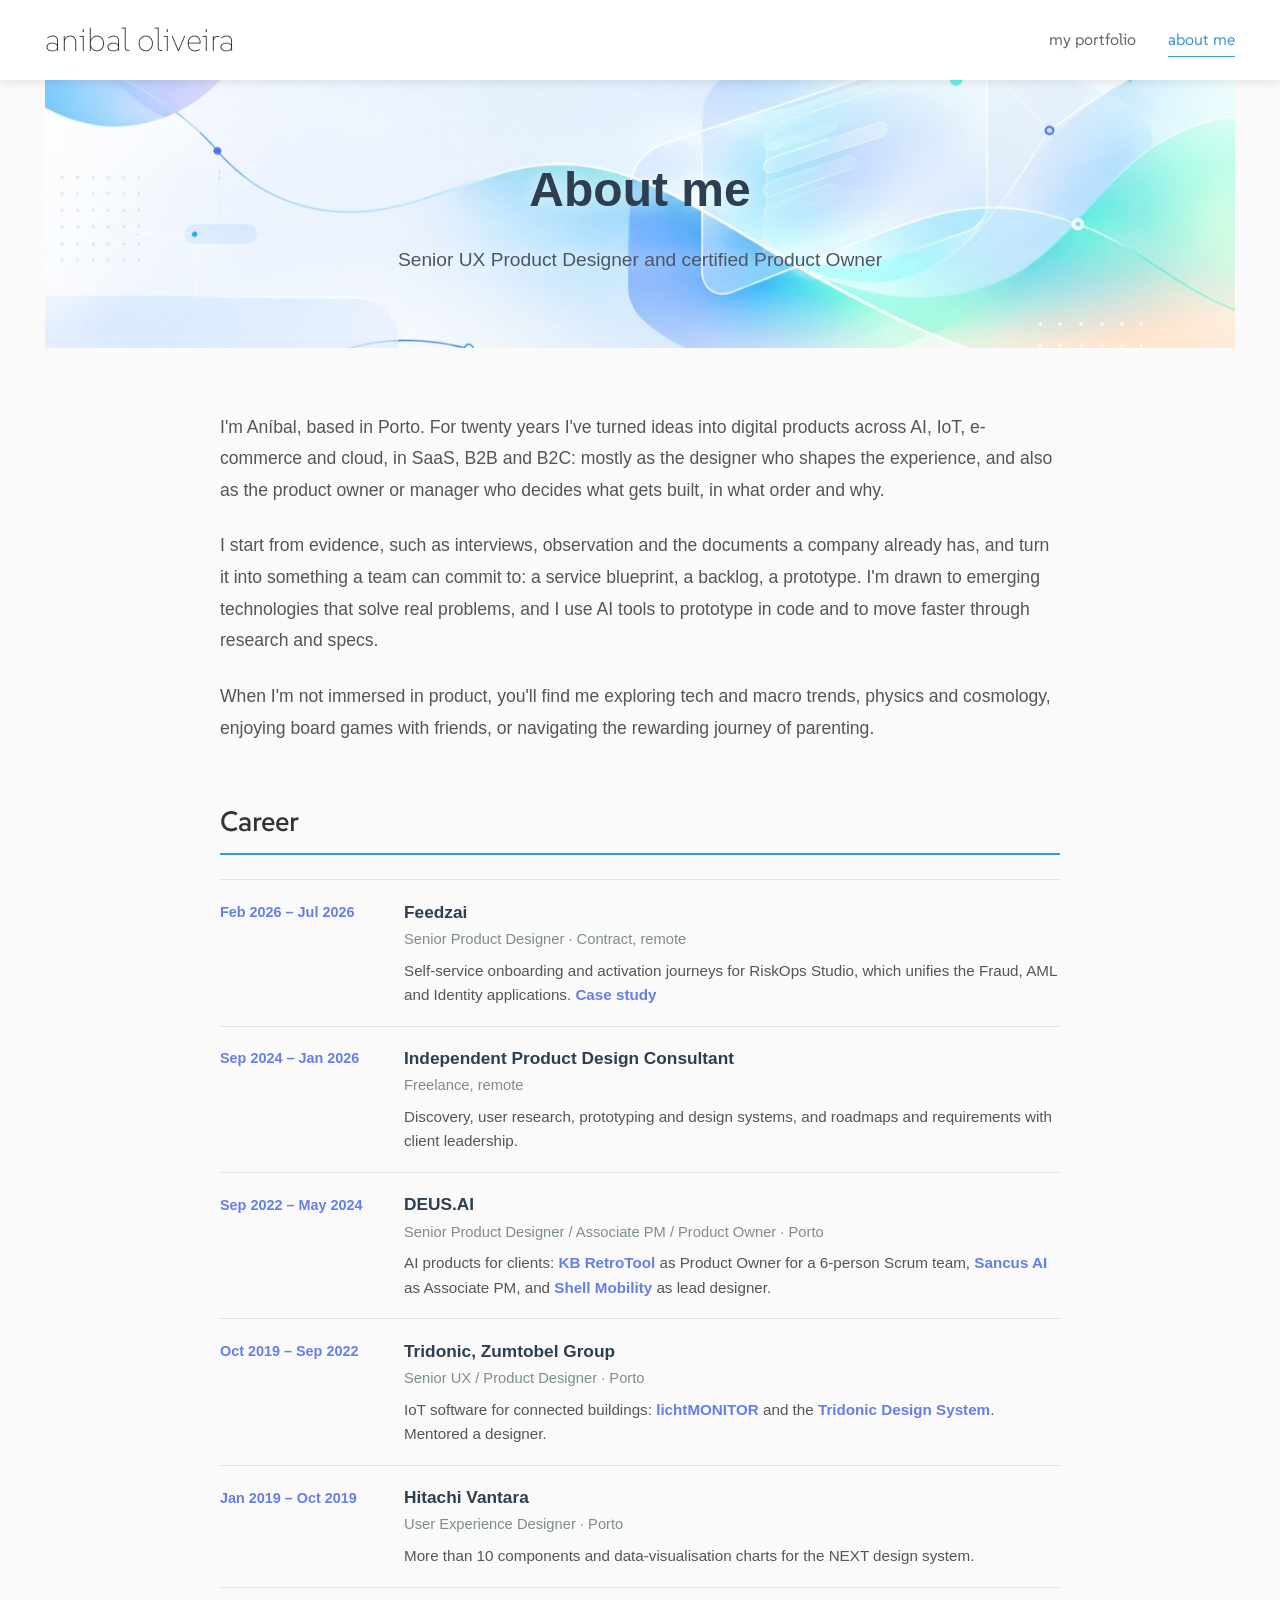
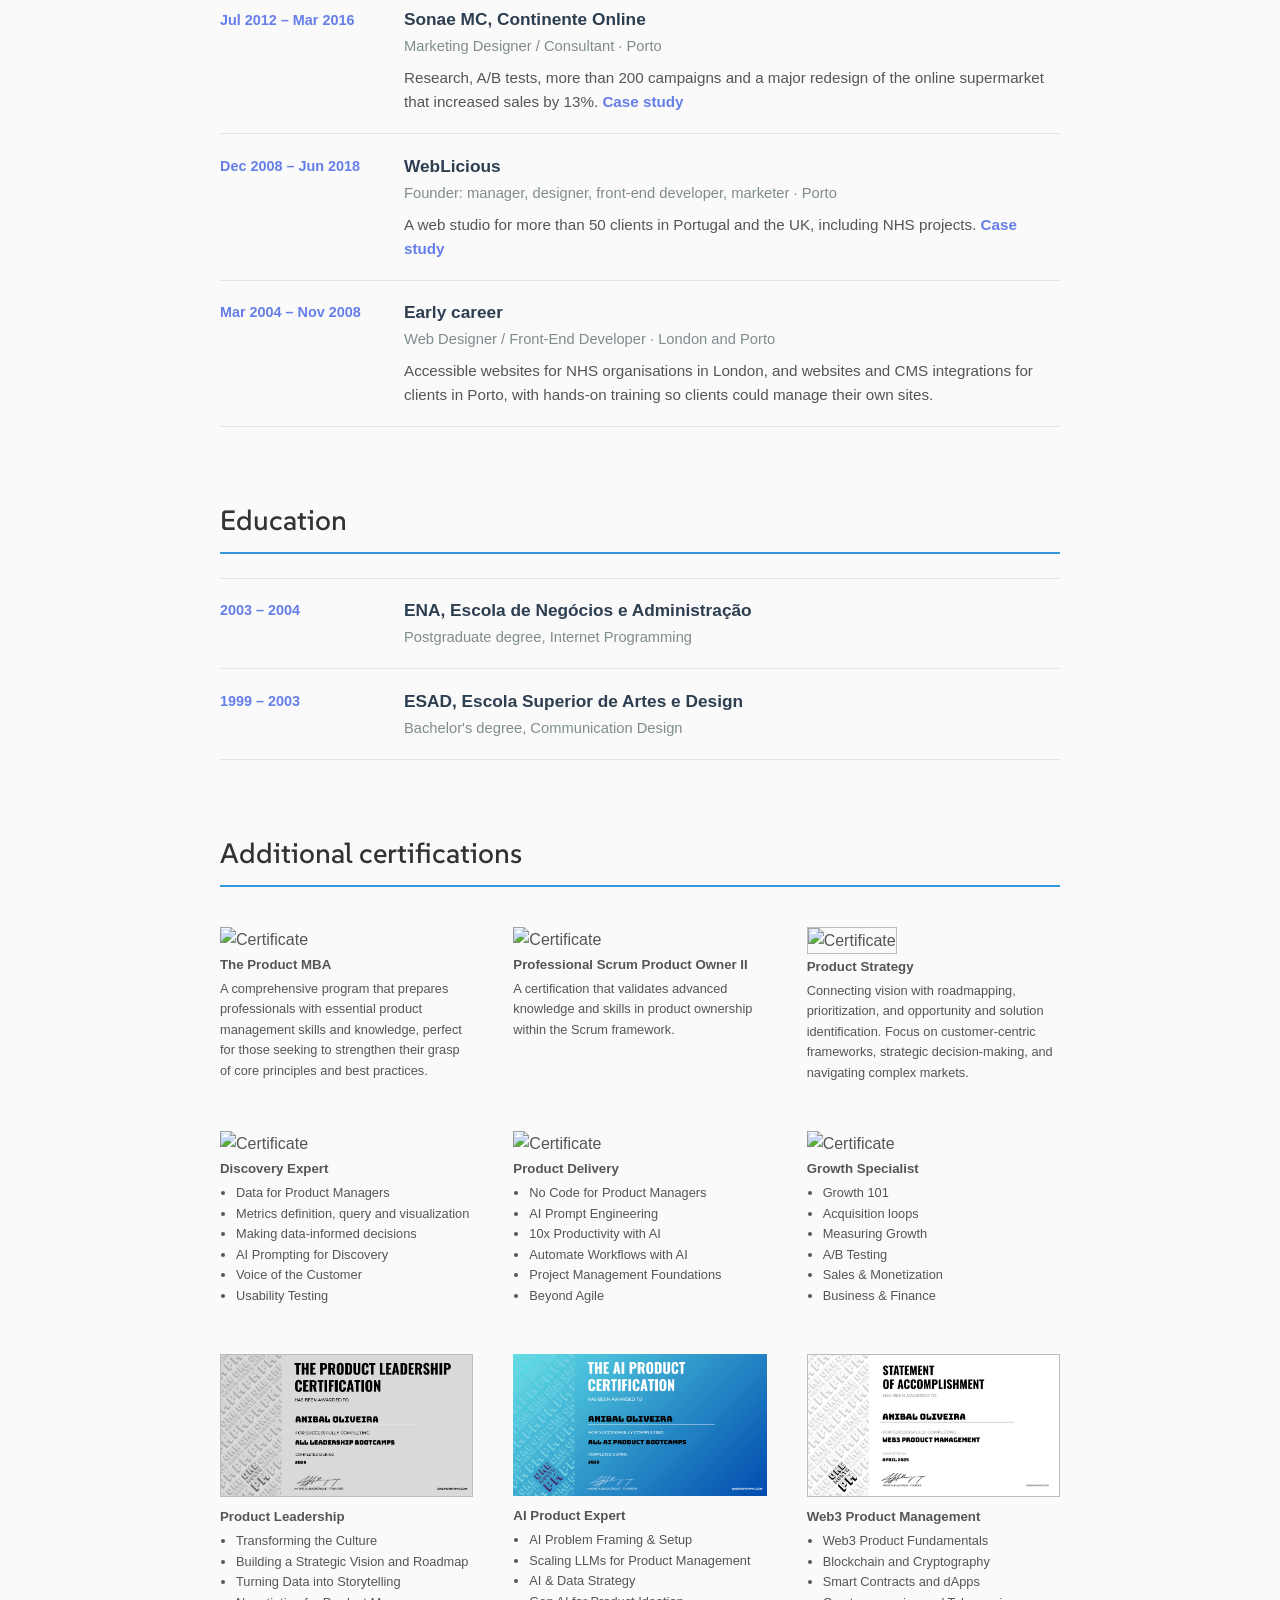
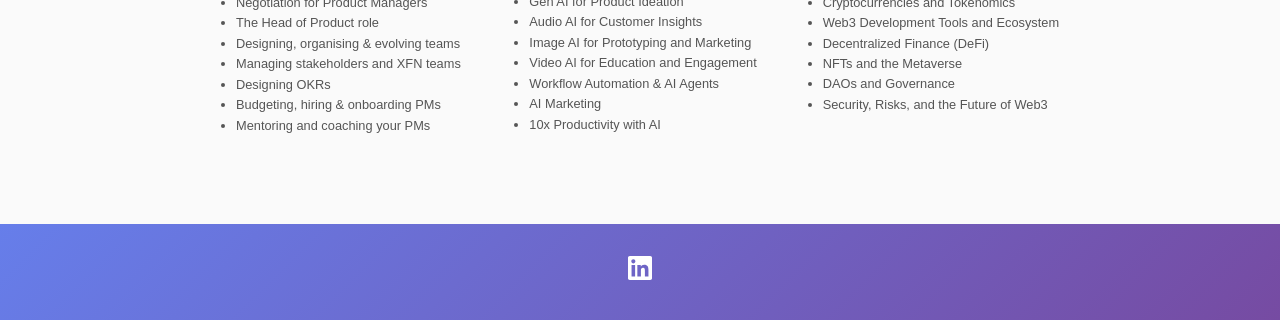
==== commit 1cc5ebbd: "About: LinkedIn banner as hero background Co-Authored-By: Claude Opus 5.5 <noreply@anthropic.com> Cl" ====
--- a/about.html
+++ b/about.html
@@ -45,7 +45,7 @@
     <main class="main-content">
         <div class="container">
             <!-- Page Title -->
-            <section class="hero-section">
+            <section class="hero-section about-hero">
                 <h2 class="page-title">About me</h2>
                 <p class="page-subtitle">Senior UX Product Designer and certified Product Owner</p>
             </section>
--- a/styles.css
+++ b/styles.css
@@ -514,3 +514,26 @@
         gap: .3rem;
     }
 }
+
+/* About hero: LinkedIn banner artwork, dark text for contrast */
+.hero-section.about-hero {
+    background: #eef3fb url('imgs/about-hero.png') center / cover no-repeat;
+    color: #2c3e50;
+    padding: 4.5rem 0;
+}
+
+.about-hero .page-subtitle {
+    color: #4a5568;
+}
+
+.about-hero .page-title,
+.about-hero .page-subtitle {
+    text-shadow: 0 0 18px rgba(255, 255, 255, .9);
+}
+
+@media (max-width: 768px) {
+    .hero-section.about-hero {
+        padding: 3rem 1rem;
+        background-position: 30% center;
+    }
+}
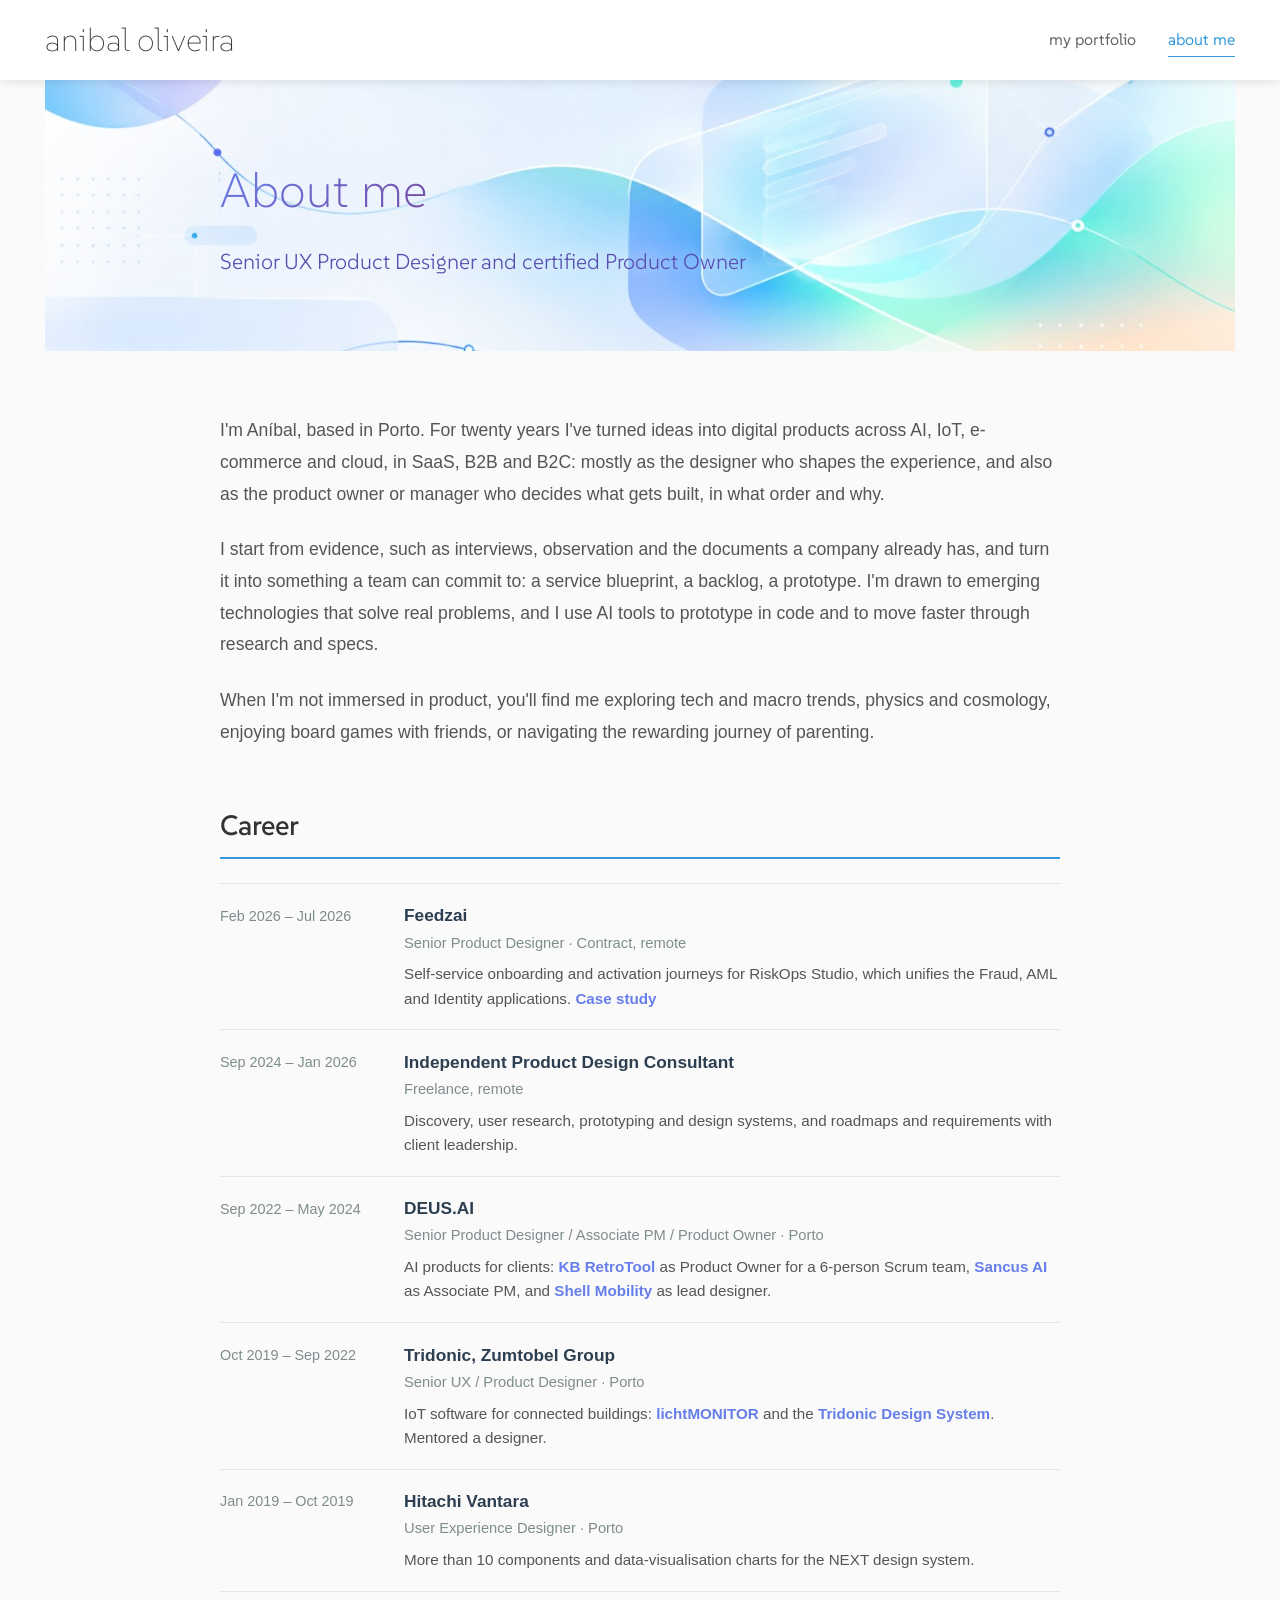
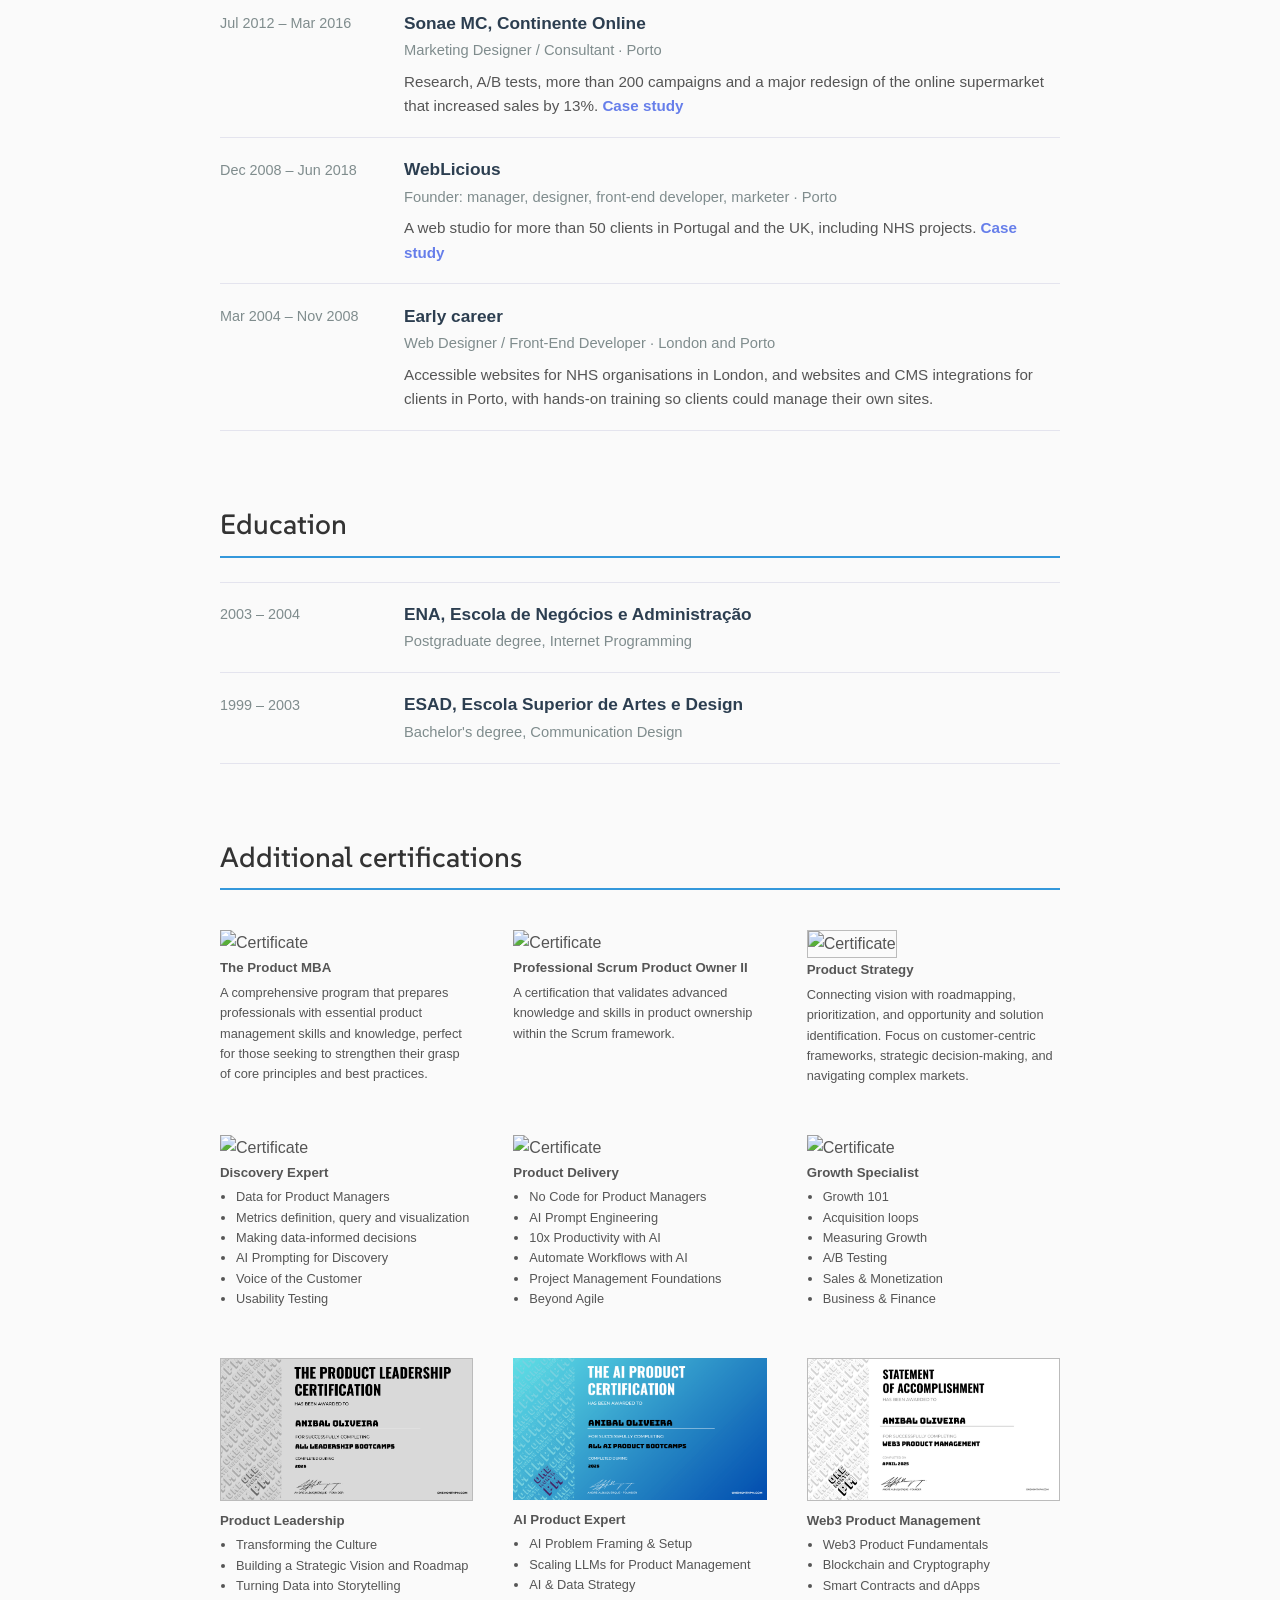
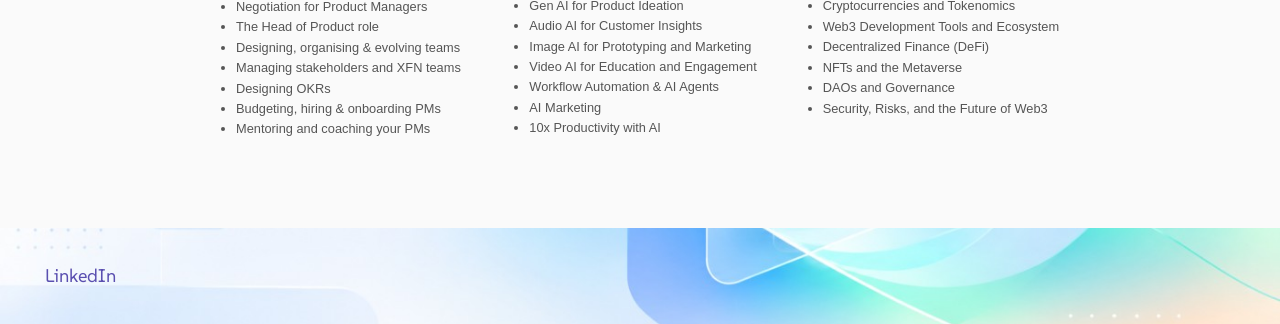
==== commit 18a0303c: "Footer: LinkedIn banner background at the original height, LinkedIn as a left-aligned text link Co-A" ====
--- a/about.html
+++ b/about.html
@@ -225,13 +225,7 @@
     <footer class="footer">
         <div class="container">
             <div class="footer-content">
-                <a href="https://www.linkedin.com/in/oliveiraanibal/" target="_blank" rel="noopener noreferrer"
-                    class="linkedin-link">
-                    <svg width="24" height="24" viewBox="0 0 24 24" fill="currentColor">
-                        <path
-                            d="M20.447 20.452h-3.554v-5.569c0-1.328-.027-3.037-1.852-3.037-1.853 0-2.136 1.445-2.136 2.939v5.667H9.351V9h3.414v1.561h.046c.477-.9 1.637-1.85 3.37-1.85 3.601 0 4.267 2.37 4.267 5.455v6.286zM5.337 7.433c-1.144 0-2.063-.926-2.063-2.065 0-1.138.92-2.063 2.063-2.063 1.14 0 2.064.925 2.064 2.063 0 1.139-.925 2.065-2.064 2.065zm1.782 13.019H3.555V9h3.564v11.452zM22.225 0H1.771C.792 0 0 .774 0 1.729v20.542C0 23.227.792 24 1.771 24h20.451C23.2 24 24 23.227 24 22.271V1.729C24 .774 23.2 0 22.222 0h.003z" />
-                    </svg>
-                </a>
+                <a href="https://www.linkedin.com/in/oliveiraanibal/" target="_blank" rel="noopener noreferrer" class="linkedin-link">LinkedIn</a>
             </div>
         </div>
     </footer>
--- a/styles.css
+++ b/styles.css
@@ -337,28 +337,40 @@
 }
 
 
-/* Footer */
+/* Footer: LinkedIn banner artwork, cropped to the original footer height */
 .footer {
-    background: linear-gradient(135deg, #667eea 0%, #764ba2 100%);
-    color: white;
-    padding: 2rem 0;
+    background: #eef3fb url('imgs/about-hero.png') center 85% / cover no-repeat;
+    color: #2c3e50;
+    height: 96px;
+    padding: 0;
     margin-top: 2.5rem;
+    display: flex;
+    align-items: center;
+}
+
+.footer .container {
+    width: 100%;
 }
 
 .footer-content {
-    text-align: center;
     display: flex;
-    justify-content: center;
+    justify-content: flex-start;
     align-items: center;
 }
 
 .linkedin-link {
-    color: white;
+    font-family: 'SUSE', sans-serif;
+    font-size: 1.15rem;
+    font-weight: 400;
+    color: #5a4fb0;
+    text-decoration: none;
+    text-shadow: 0 0 14px rgba(255, 255, 255, .9);
     transition: color 0.3s ease;
 }
 
 .linkedin-link:hover {
-    color: #3498db;
+    color: #667eea;
+    text-decoration: underline;
 }
 
 /* Animations */
@@ -468,8 +480,8 @@
 
 .career .when {
     font-size: .9rem;
-    font-weight: 600;
-    color: #667eea;
+    font-weight: 400;
+    color: #7f8c8d;
     font-variant-numeric: tabular-nums;
     padding-top: .15rem;
 }
@@ -519,14 +531,32 @@
 .hero-section.about-hero {
     background: #eef3fb url('imgs/about-hero.png') center / cover no-repeat;
     color: #2c3e50;
-    padding: 4.5rem 0;
-}
-
+    padding: 4.5rem 1rem;
+    text-align: left;
+}
+
+/* Line the hero text up with the about text column below */
+.about-hero .page-title,
 .about-hero .page-subtitle {
-    color: #4a5568;
-}
-
-.about-hero .page-title,
+    max-width: 840px;
+    margin-left: auto;
+    margin-right: auto;
+}
+
+.about-hero .page-title {
+    background: linear-gradient(135deg, #667eea 0%, #764ba2 100%);
+    -webkit-background-clip: text;
+    background-clip: text;
+    color: transparent;
+    width: fit-content;
+    margin-left: max(0px, calc((100% - 840px) / 2));
+}
+
+.about-hero .page-subtitle {
+    color: #5a4fb0;
+    font-weight: 500;
+}
+
 .about-hero .page-subtitle {
     text-shadow: 0 0 18px rgba(255, 255, 255, .9);
 }
@@ -537,3 +567,15 @@
         background-position: 30% center;
     }
 }
+
+/* About hero titles in the header's typeface (SUSE, light) */
+.about-hero .page-title {
+    font-family: 'SUSE', sans-serif;
+    font-weight: 200;
+}
+
+.about-hero .page-subtitle {
+    font-family: 'SUSE', sans-serif;
+    font-weight: 300;
+    font-size: 1.35rem;
+}
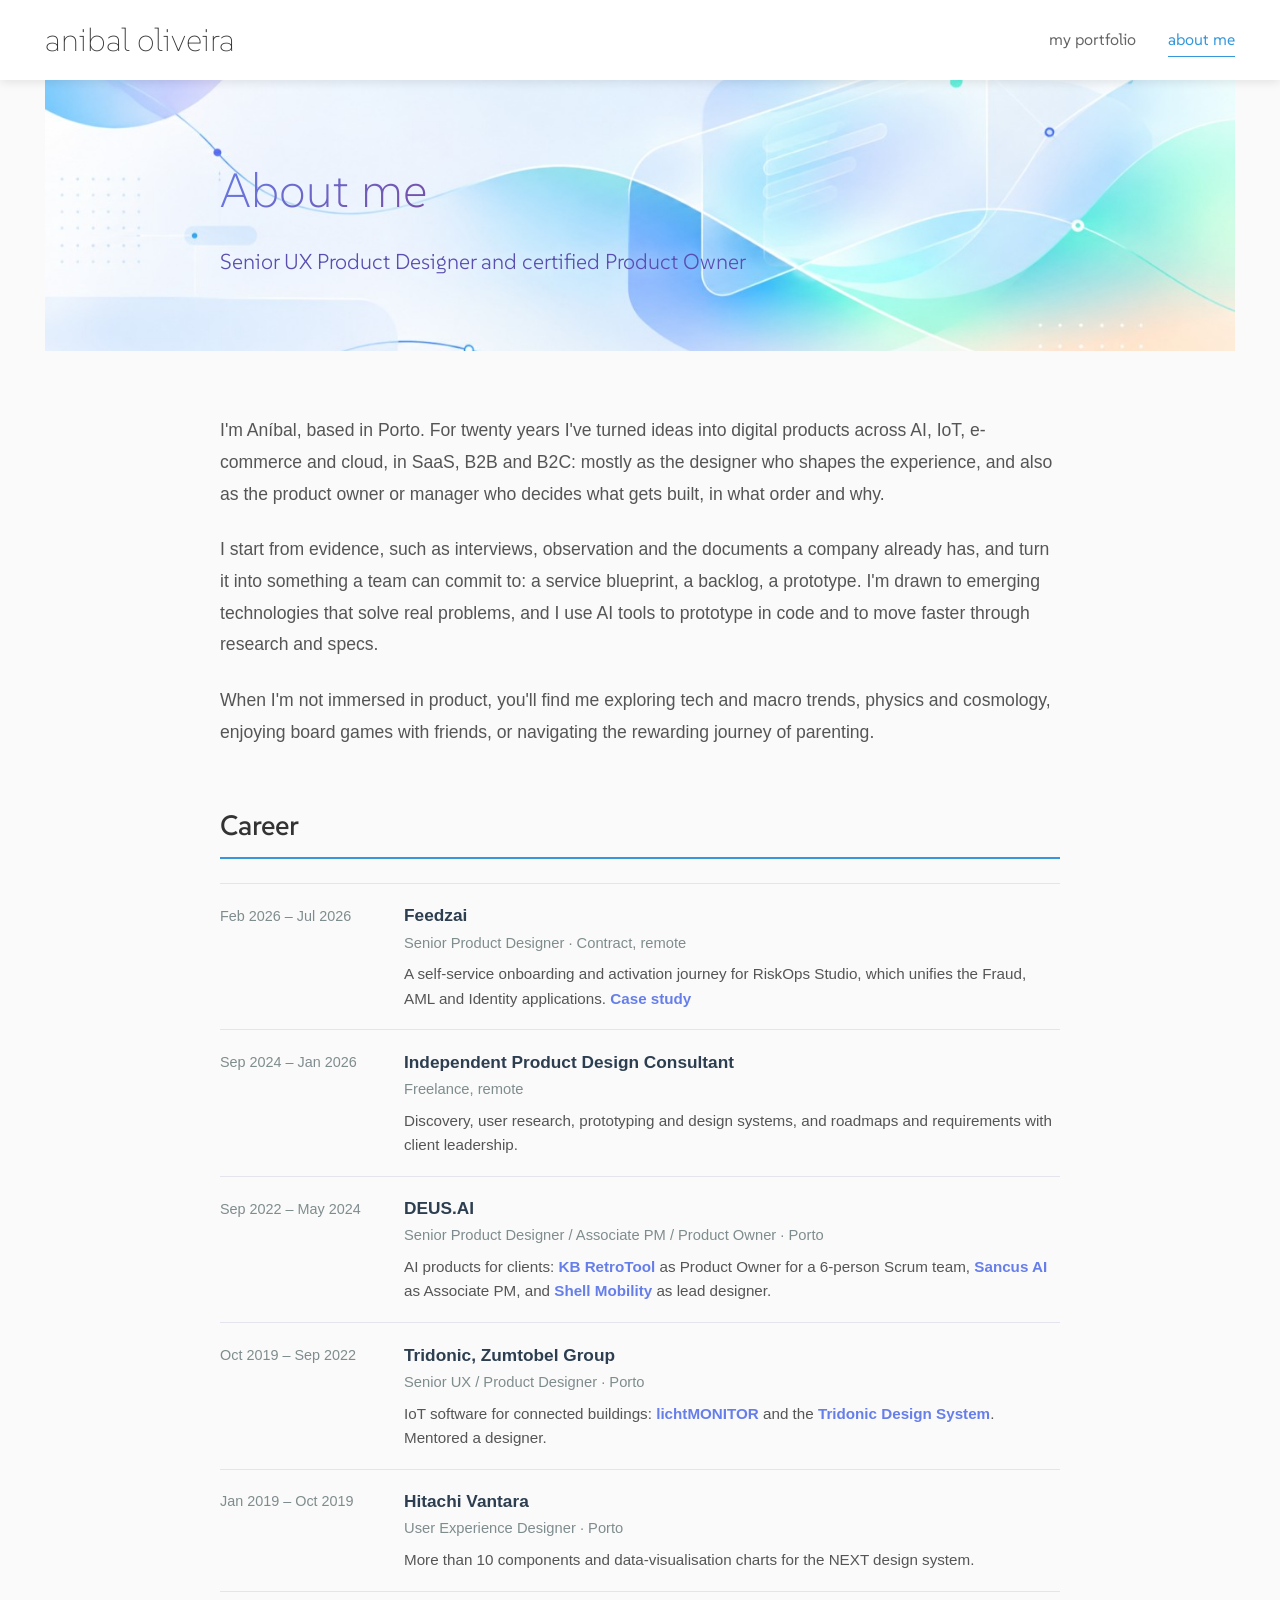
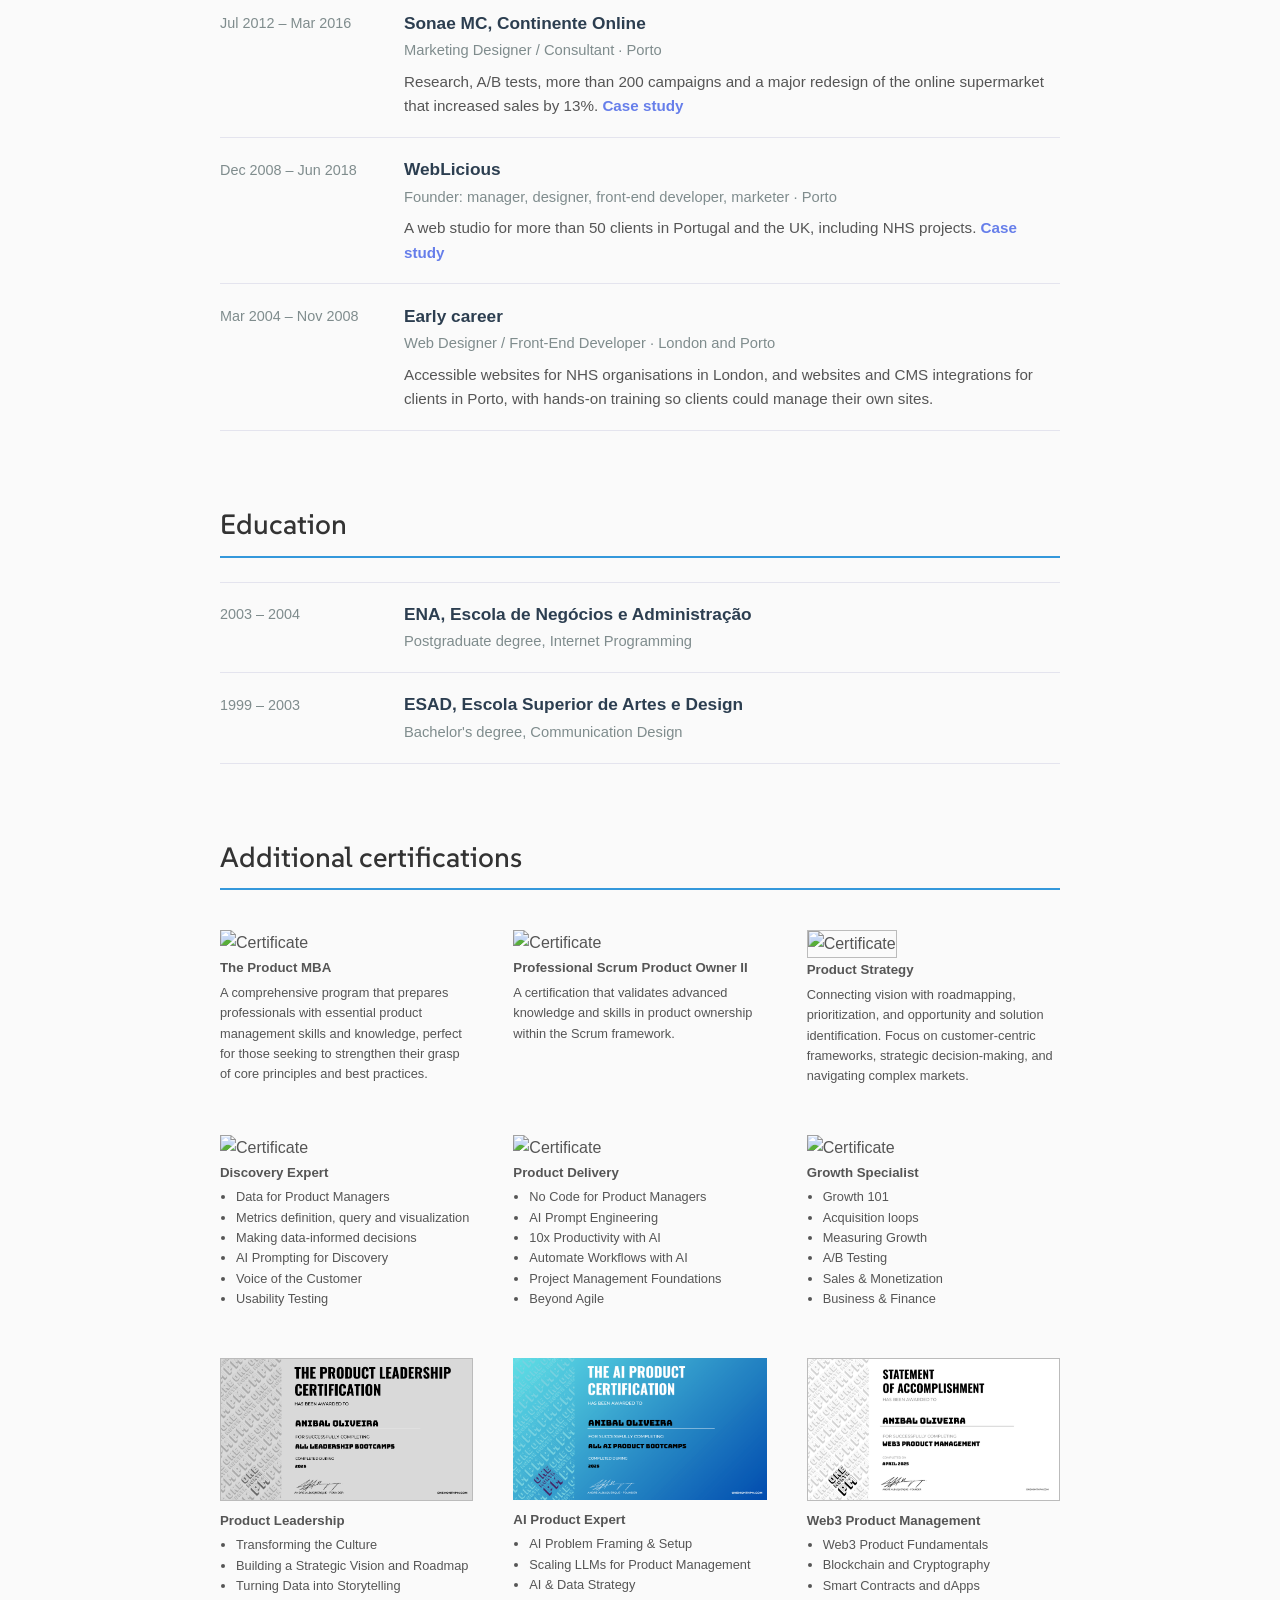
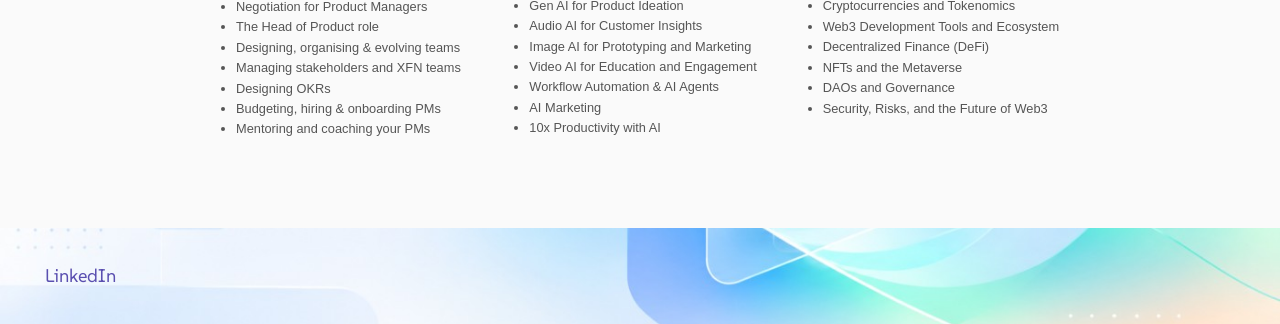
==== commit a619e9cf: "Feedzai subtitle: singular journey Co-Authored-By: Claude Opus 5.5 <noreply@anthropic.com> Claude-Se" ====
--- a/about.html
+++ b/about.html
@@ -68,7 +68,7 @@
 
                 <h2 class="section-title">Career</h2>
                 <ol class="career">
-                    <li><span class="when">Feb 2026 – Jul 2026</span><div><span class="org">Feedzai</span><span class="role">Senior Product Designer · Contract, remote</span><p class="desc">Self-service onboarding and activation journeys for RiskOps Studio, which unifies the Fraud, AML and Identity applications. <a href="case-study-feedzai.html">Case study</a></p></div></li>
+                    <li><span class="when">Feb 2026 – Jul 2026</span><div><span class="org">Feedzai</span><span class="role">Senior Product Designer · Contract, remote</span><p class="desc">A self-service onboarding and activation journey for RiskOps Studio, which unifies the Fraud, AML and Identity applications. <a href="case-study-feedzai.html">Case study</a></p></div></li>
                     <li><span class="when">Sep 2024 – Jan 2026</span><div><span class="org">Independent Product Design Consultant</span><span class="role">Freelance, remote</span><p class="desc">Discovery, user research, prototyping and design systems, and roadmaps and requirements with client leadership.</p></div></li>
                     <li><span class="when">Sep 2022 – May 2024</span><div><span class="org">DEUS.AI</span><span class="role">Senior Product Designer / Associate PM / Product Owner · Porto</span><p class="desc">AI products for clients: <a href="case-study-kb.html">KB RetroTool</a> as Product Owner for a 6-person Scrum team, <a href="case-study-sancus.html">Sancus AI</a> as Associate PM, and <a href="case-study-shell.html">Shell Mobility</a> as lead designer.</p></div></li>
                     <li><span class="when">Oct 2019 – Sep 2022</span><div><span class="org">Tridonic, Zumtobel Group</span><span class="role">Senior UX / Product Designer · Porto</span><p class="desc">IoT software for connected buildings: <a href="case-study-lichtmonitor.html">lichtMONITOR</a> and the <a href="case-study-tds.html">Tridonic Design System</a>. Mentored a designer.</p></div></li>
--- a/styles.css
+++ b/styles.css
@@ -579,3 +579,47 @@
     font-weight: 300;
     font-size: 1.35rem;
 }
+
+/* Home intro, above the filters */
+.home-intro {
+    text-align: left;
+    margin: 112px 0 2rem;
+    padding: 0;
+}
+
+.home-intro-title {
+    font-family: 'SUSE', sans-serif;
+    font-weight: 300;
+    font-size: 1.8rem;
+    line-height: 1.25;
+    letter-spacing: -0.01em;
+    color: #3a3f47;
+    margin: 0 0 .4rem;
+}
+
+.home-intro-text {
+    font-family: 'SUSE', sans-serif;
+    font-weight: 300;
+    font-size: 1.15rem;
+    line-height: 1.5;
+    color: #6b7380;
+    margin: 0;
+}
+
+.home-intro + .filter-section {
+    margin-top: 0;
+}
+
+@media (max-width: 768px) {
+    .home-intro {
+        margin-top: 150px;
+    }
+
+    .home-intro-title {
+        font-size: 1.45rem;
+    }
+
+    .home-intro-text {
+        font-size: 1rem;
+    }
+}
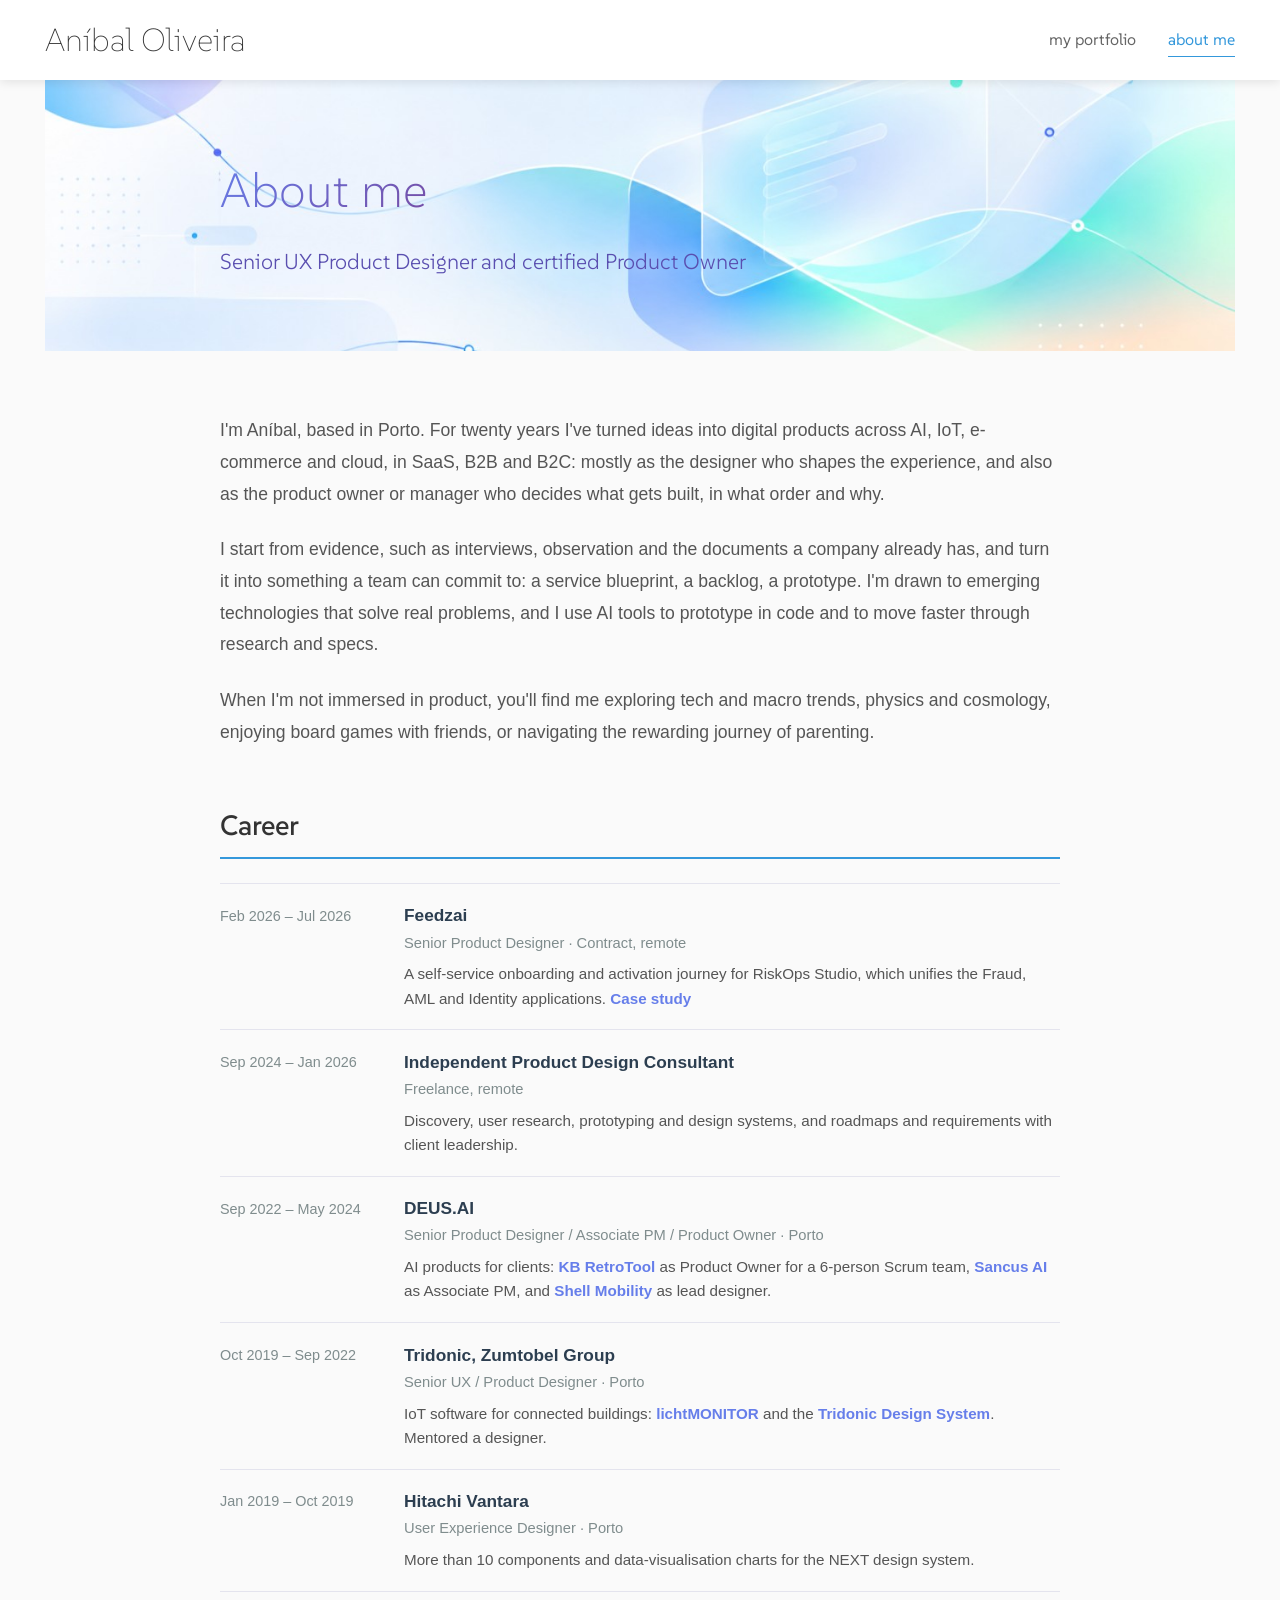
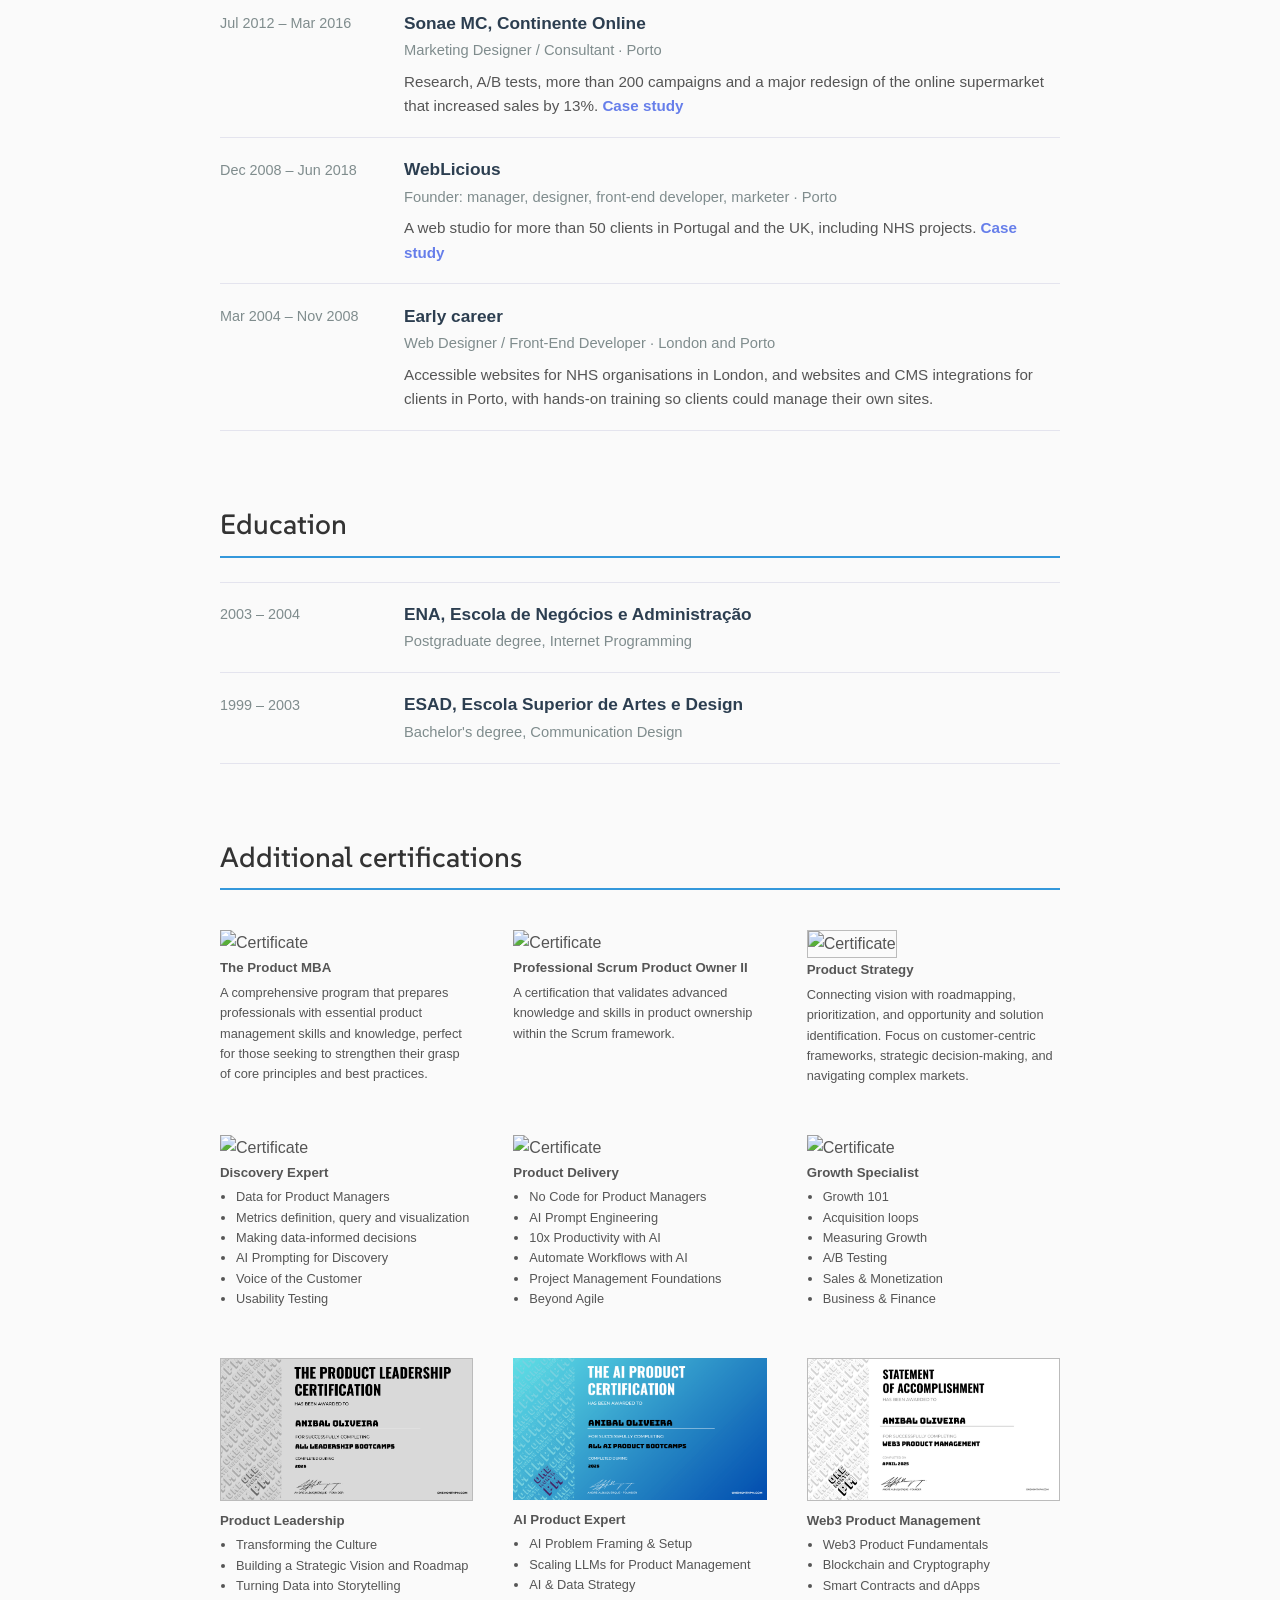
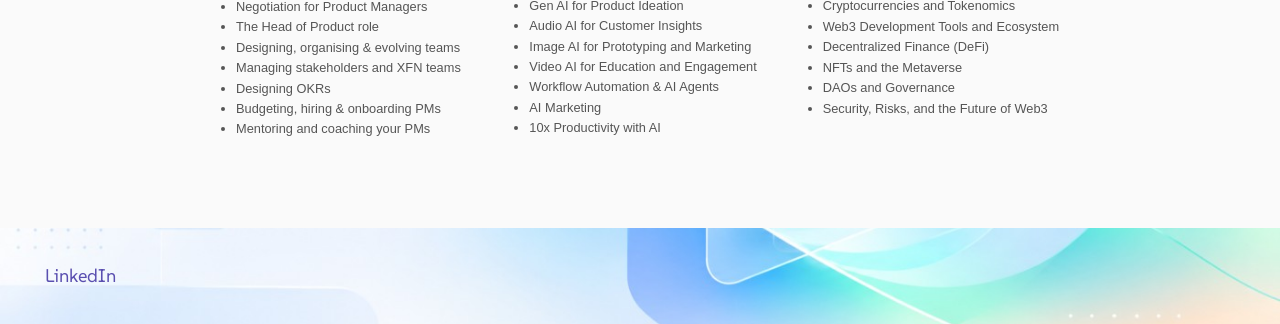
==== commit ecb5bfab: "Header reads Aníbal Oliveira on all other pages; tighter gap under the home name Co-Authored-By: Cla" ====
--- a/about.html
+++ b/about.html
@@ -31,7 +31,7 @@
         <div class="container">
             <div class="nav-brand">
                 <a href="index.html" class="brand-link">
-                    <h1>anibal oliveira</h1>
+                    <h1>Aníbal Oliveira</h1>
                 </a>
             </div>
             <nav class="nav-menu">
--- a/styles.css
+++ b/styles.css
@@ -40,7 +40,9 @@
     padding: 1rem 20px;
 }
 
-.nav-brand h1 {
+.nav-brand h1,
+.nav-brand .brand-text {
+    margin: 0;
     font-family: 'SUSE', sans-serif;
     font-size: 2rem;
     font-weight: 100;
@@ -623,3 +625,38 @@
         font-size: 1rem;
     }
 }
+
+/* Home: name in large type above the title */
+.home-intro-name {
+    font-family: 'SUSE', sans-serif;
+    font-weight: 200;
+    font-size: 3.6rem;
+    line-height: 1.1;
+    letter-spacing: -0.02em;
+    color: #2c3e50;
+    margin: 0 0 .1rem;
+}
+
+@media (max-width: 768px) {
+    .home-intro-name {
+        font-size: 2.6rem;
+    }
+}
+
+/* Home subtitle in the same style as the header "Welcome" */
+.home-intro-title {
+    font-family: 'SUSE', sans-serif;
+    font-size: 2rem;
+    font-weight: 100;
+    line-height: 3rem;
+    letter-spacing: normal;
+    color: #333;
+    margin: 0 0 .25rem;
+}
+
+@media (max-width: 768px) {
+    .home-intro-title {
+        font-size: 2rem;
+        line-height: 2.6rem;
+    }
+}
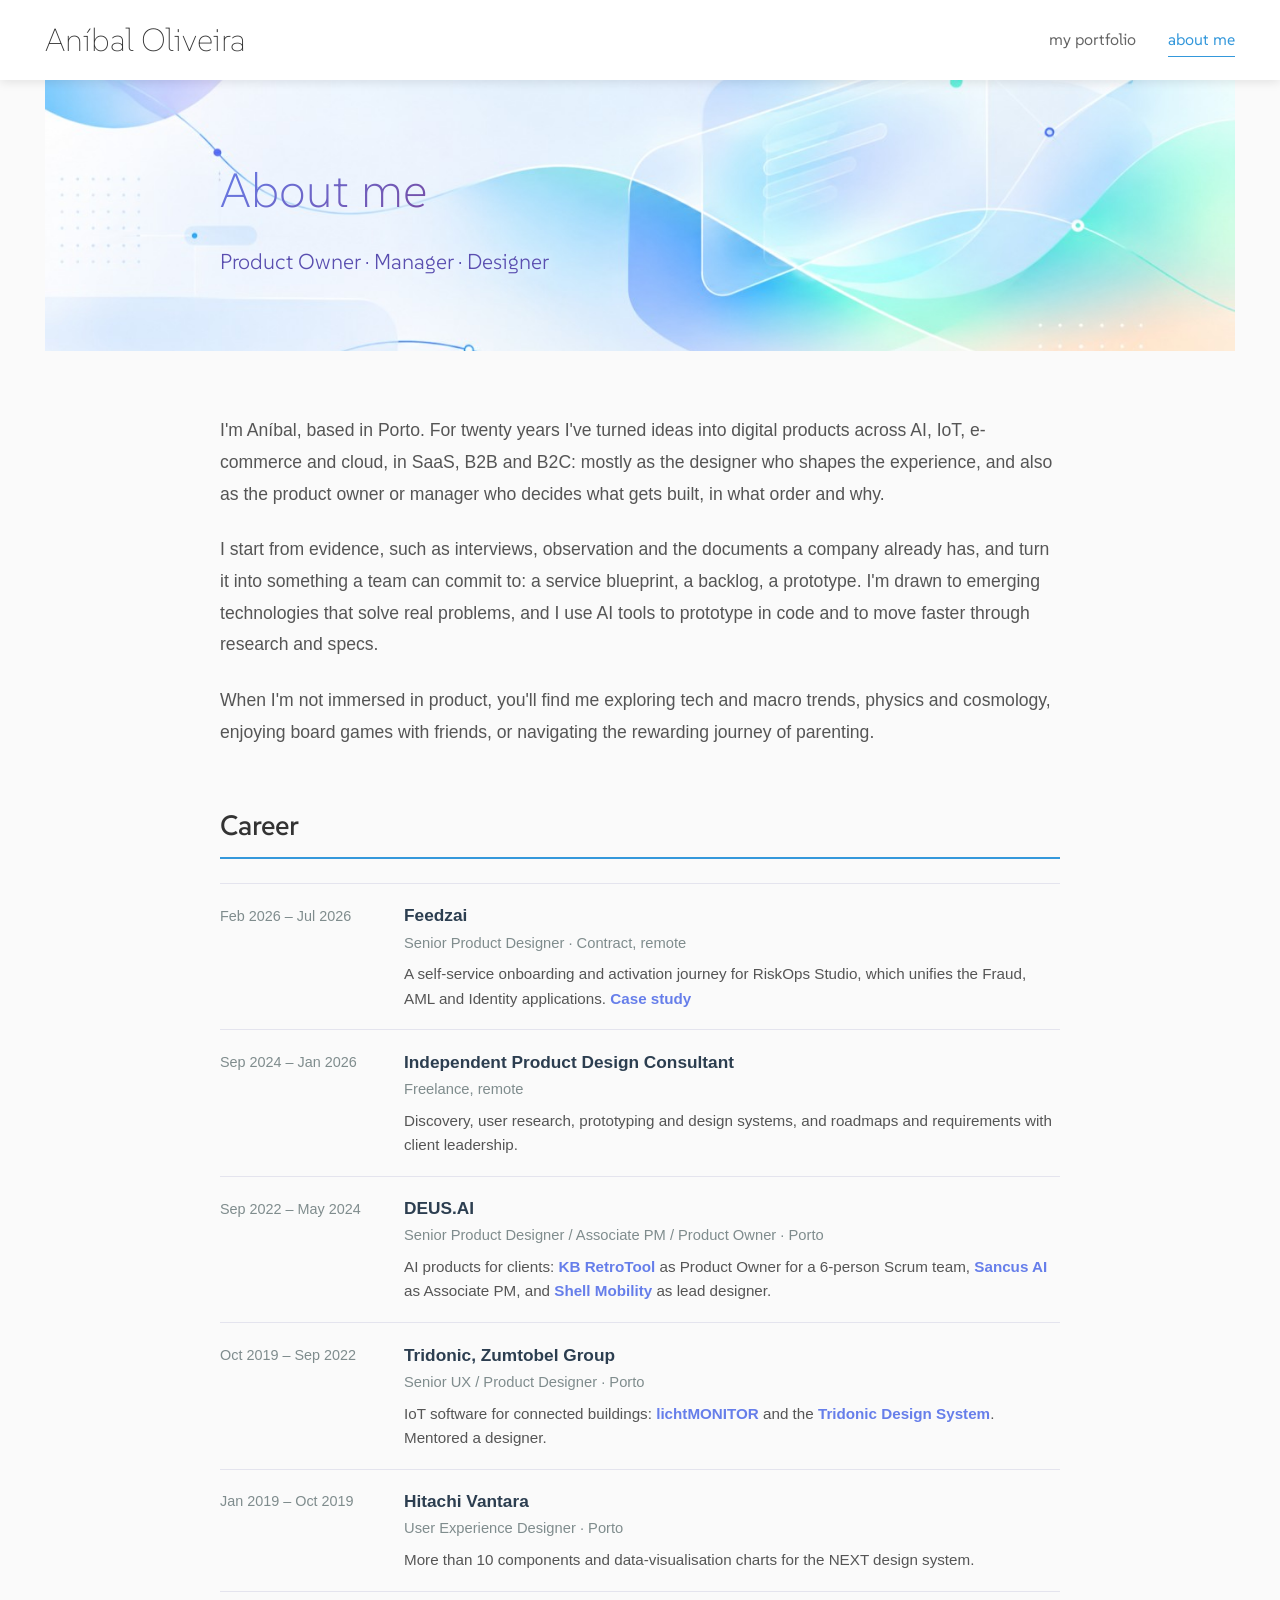
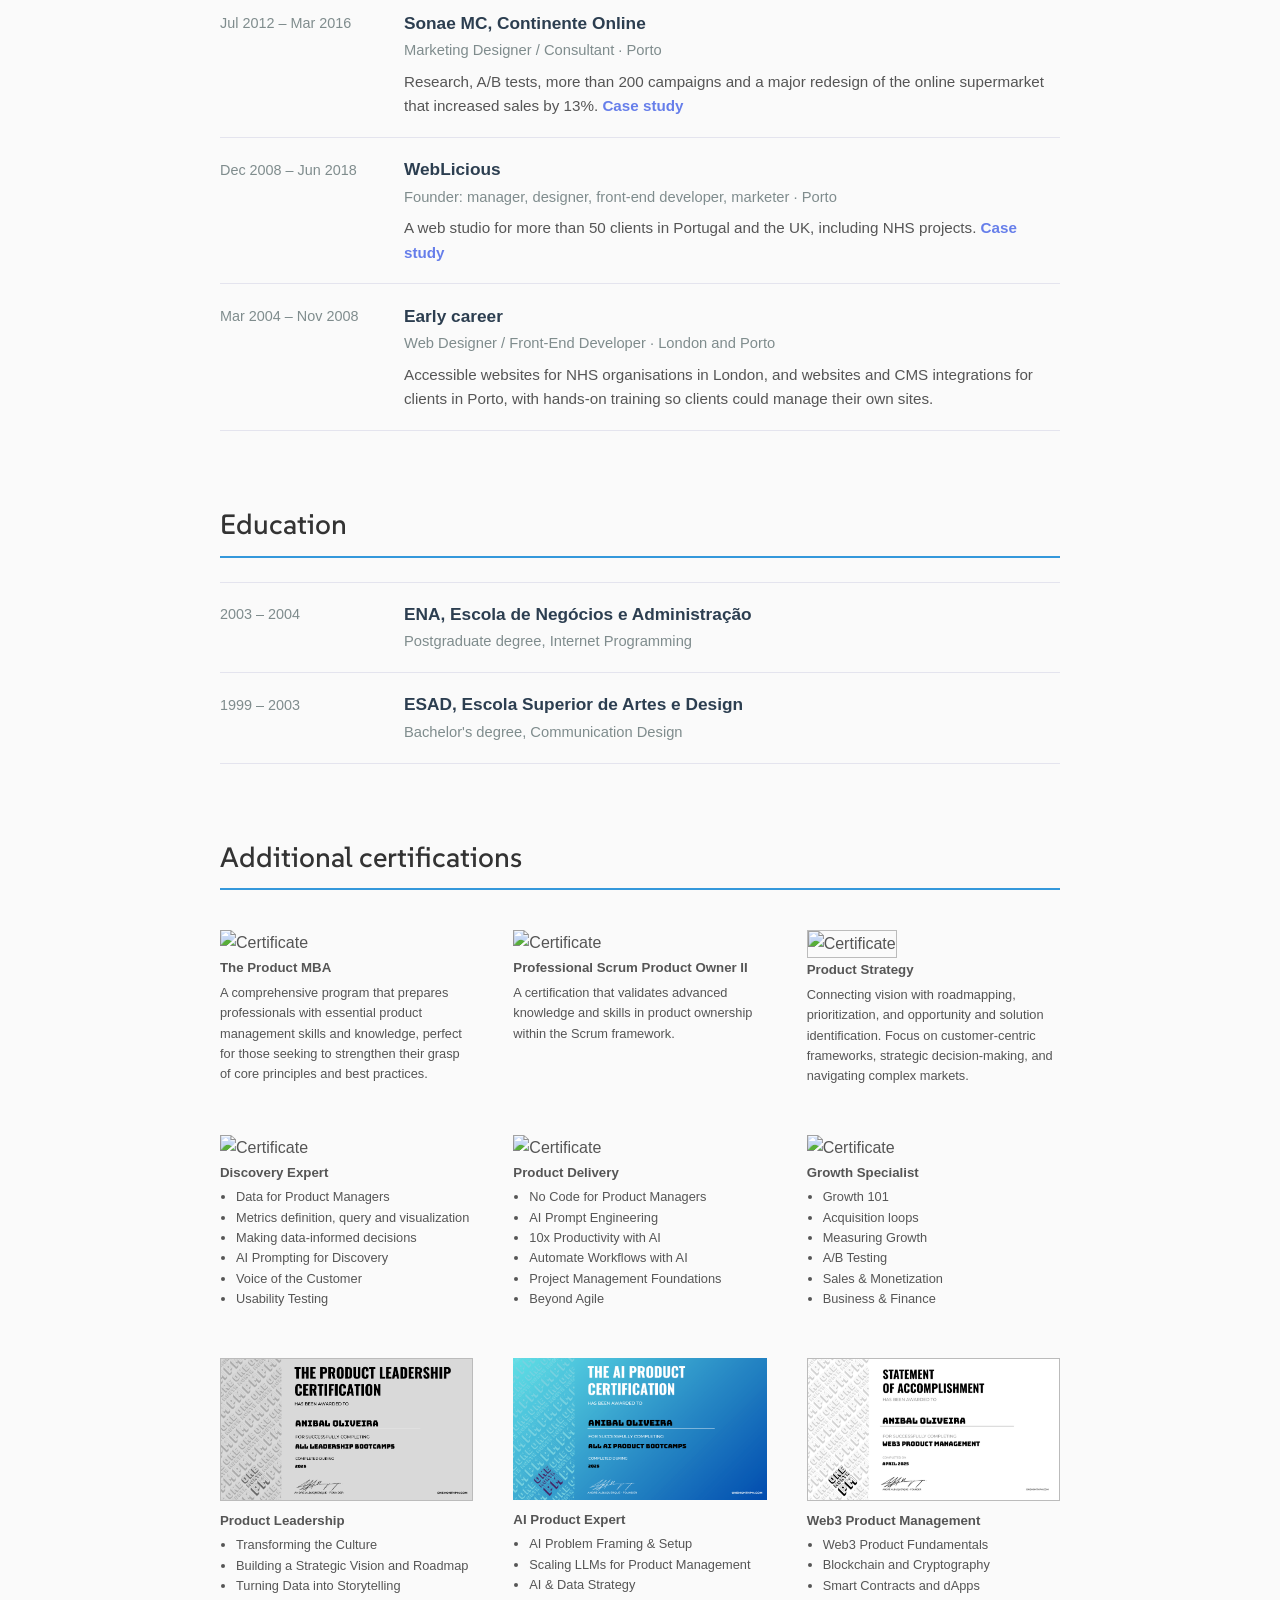
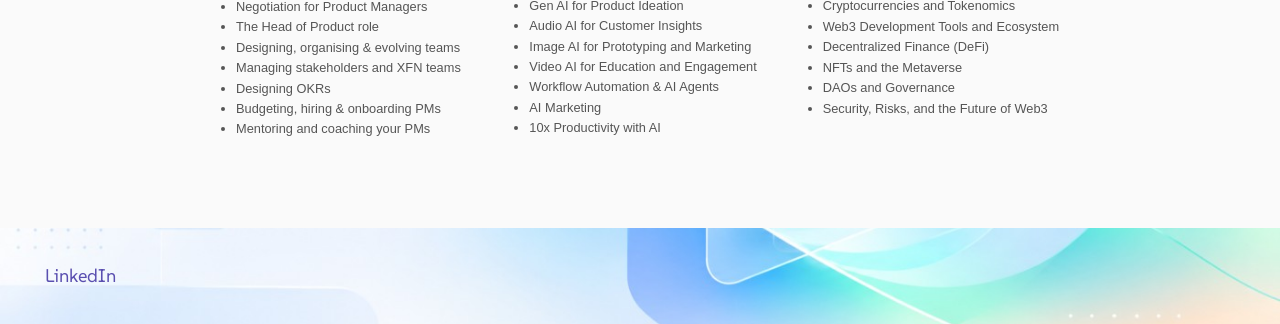
==== commit c4c767b2: "About: change subtitle to Product Owner · Manager · Designer Co-Authored-By: Claude Opus 5.5 <norepl" ====
--- a/about.html
+++ b/about.html
@@ -47,7 +47,7 @@
             <!-- Page Title -->
             <section class="hero-section about-hero">
                 <h2 class="page-title">About me</h2>
-                <p class="page-subtitle">Senior UX Product Designer and certified Product Owner</p>
+                <p class="page-subtitle">Product Owner · Manager · Designer</p>
             </section>
 
             <!-- About Content -->
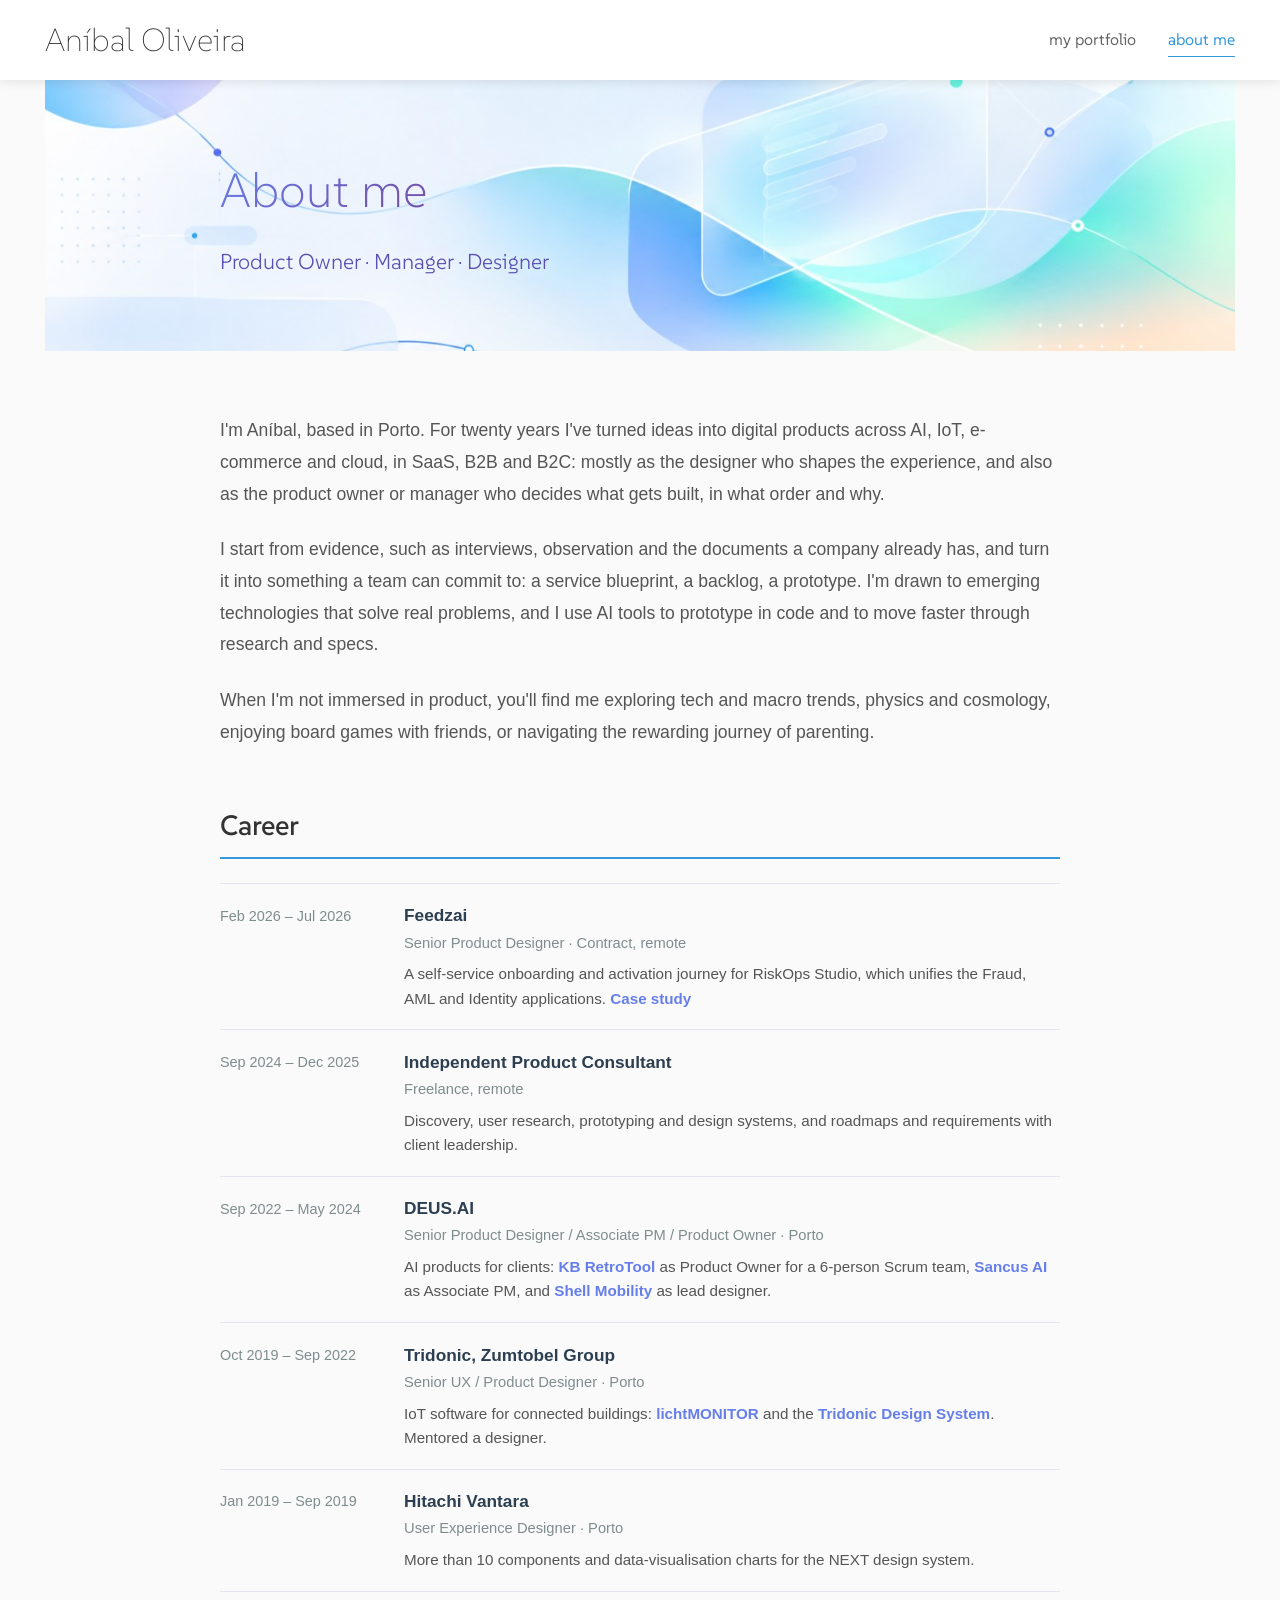
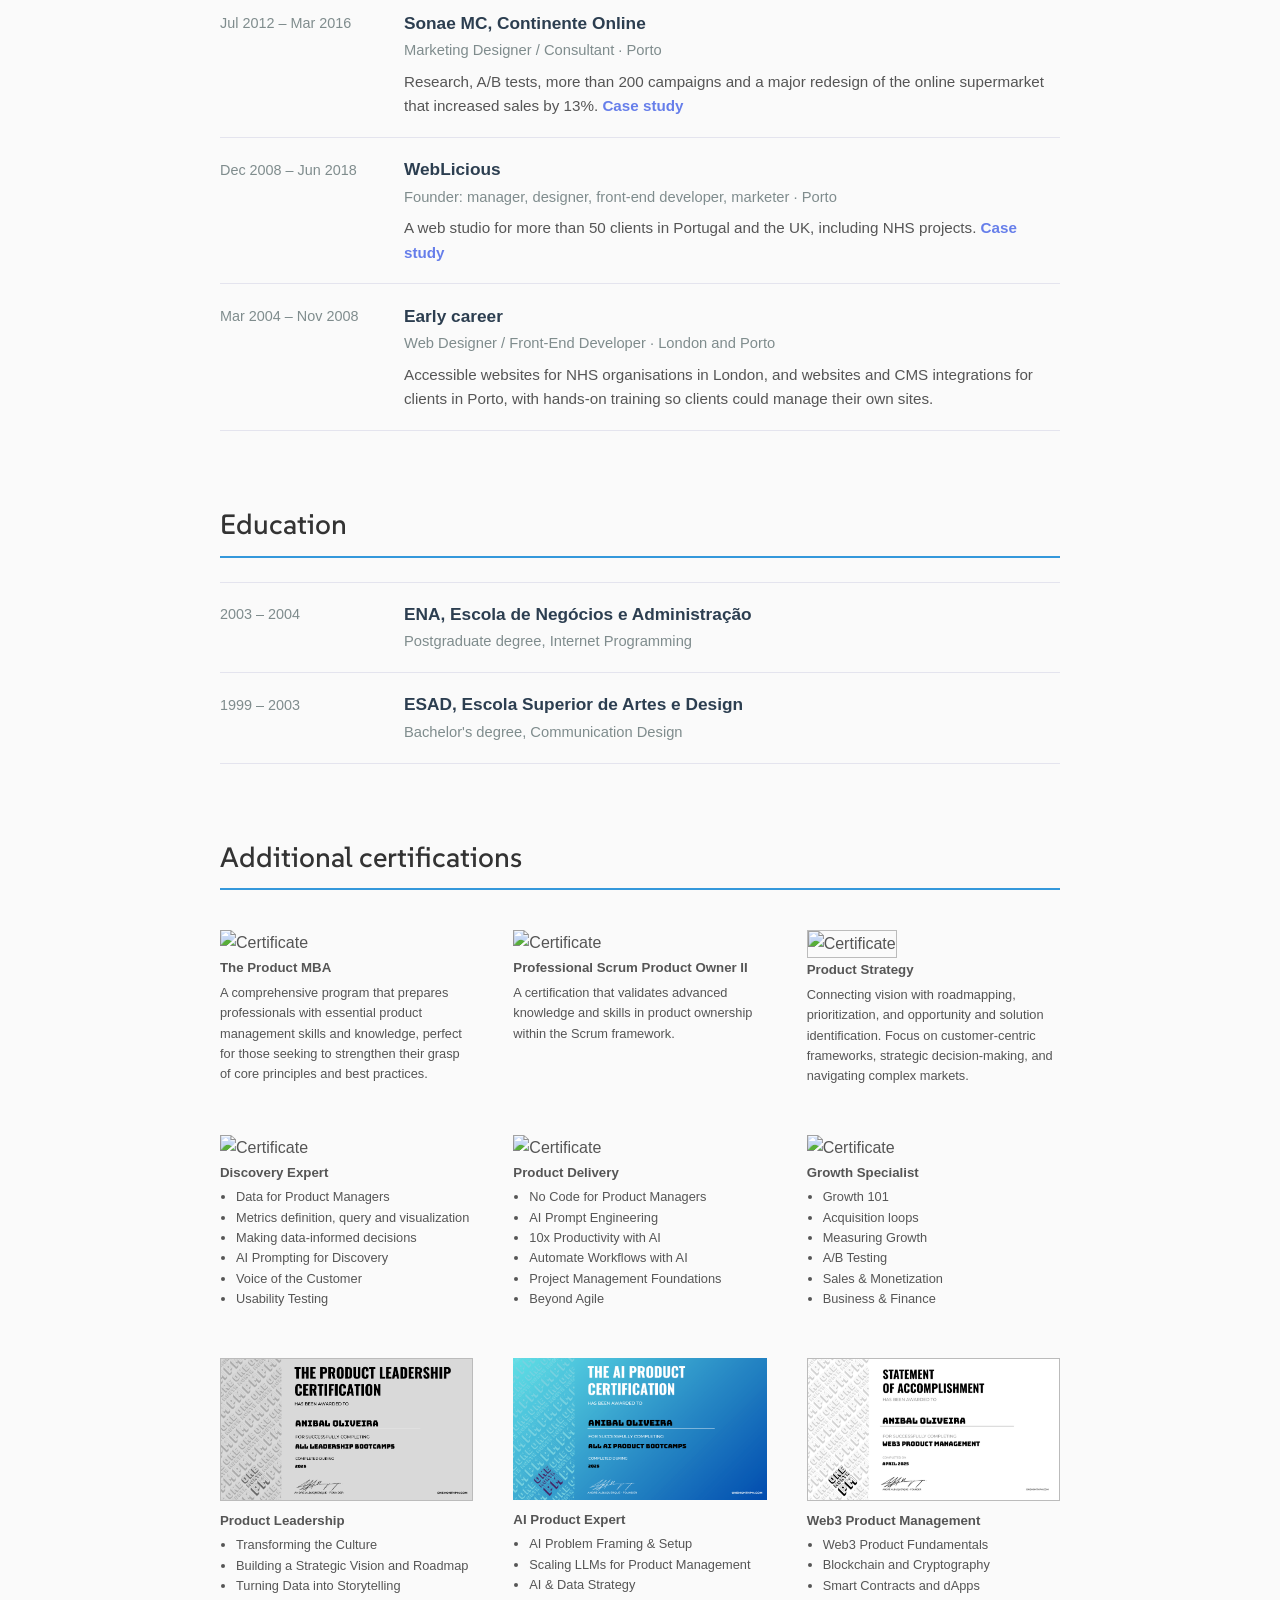
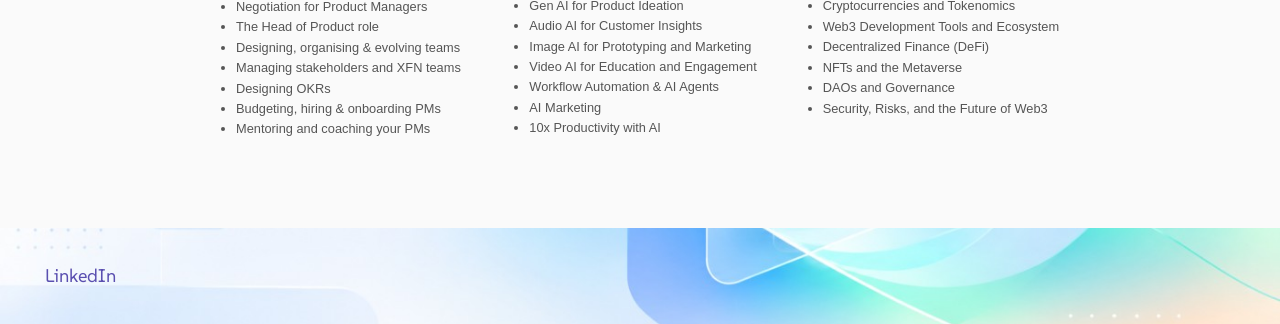
==== commit 386892ca: "About: update freelance and Hitachi Vantara dates and freelance title Co-Authored-By: Claude Opus 5." ====
--- a/about.html
+++ b/about.html
@@ -69,10 +69,10 @@
                 <h2 class="section-title">Career</h2>
                 <ol class="career">
                     <li><span class="when">Feb 2026 – Jul 2026</span><div><span class="org">Feedzai</span><span class="role">Senior Product Designer · Contract, remote</span><p class="desc">A self-service onboarding and activation journey for RiskOps Studio, which unifies the Fraud, AML and Identity applications. <a href="case-study-feedzai.html">Case study</a></p></div></li>
-                    <li><span class="when">Sep 2024 – Jan 2026</span><div><span class="org">Independent Product Design Consultant</span><span class="role">Freelance, remote</span><p class="desc">Discovery, user research, prototyping and design systems, and roadmaps and requirements with client leadership.</p></div></li>
+                    <li><span class="when">Sep 2024 – Dec 2025</span><div><span class="org">Independent Product Consultant</span><span class="role">Freelance, remote</span><p class="desc">Discovery, user research, prototyping and design systems, and roadmaps and requirements with client leadership.</p></div></li>
                     <li><span class="when">Sep 2022 – May 2024</span><div><span class="org">DEUS.AI</span><span class="role">Senior Product Designer / Associate PM / Product Owner · Porto</span><p class="desc">AI products for clients: <a href="case-study-kb.html">KB RetroTool</a> as Product Owner for a 6-person Scrum team, <a href="case-study-sancus.html">Sancus AI</a> as Associate PM, and <a href="case-study-shell.html">Shell Mobility</a> as lead designer.</p></div></li>
                     <li><span class="when">Oct 2019 – Sep 2022</span><div><span class="org">Tridonic, Zumtobel Group</span><span class="role">Senior UX / Product Designer · Porto</span><p class="desc">IoT software for connected buildings: <a href="case-study-lichtmonitor.html">lichtMONITOR</a> and the <a href="case-study-tds.html">Tridonic Design System</a>. Mentored a designer.</p></div></li>
-                    <li><span class="when">Jan 2019 – Oct 2019</span><div><span class="org">Hitachi Vantara</span><span class="role">User Experience Designer · Porto</span><p class="desc">More than 10 components and data-visualisation charts for the NEXT design system.</p></div></li>
+                    <li><span class="when">Jan 2019 – Sep 2019</span><div><span class="org">Hitachi Vantara</span><span class="role">User Experience Designer · Porto</span><p class="desc">More than 10 components and data-visualisation charts for the NEXT design system.</p></div></li>
                     <li><span class="when">Jul 2012 – Mar 2016</span><div><span class="org">Sonae MC, Continente Online</span><span class="role">Marketing Designer / Consultant · Porto</span><p class="desc">Research, A/B tests, more than 200 campaigns and a major redesign of the online supermarket that increased sales by 13%. <a href="case-study-continente.html">Case study</a></p></div></li>
                     <li><span class="when">Dec 2008 – Jun 2018</span><div><span class="org">WebLicious</span><span class="role">Founder: manager, designer, front-end developer, marketer · Porto</span><p class="desc">A web studio for more than 50 clients in Portugal and the UK, including NHS projects. <a href="case-study-weblicious.html">Case study</a></p></div></li>
                     <li><span class="when">Mar 2004 – Nov 2008</span><div><span class="org">Early career</span><span class="role">Web Designer / Front-End Developer · London and Porto</span><p class="desc">Accessible websites for NHS organisations in London, and websites and CMS integrations for clients in Porto, with hands-on training so clients could manage their own sites.</p></div></li>
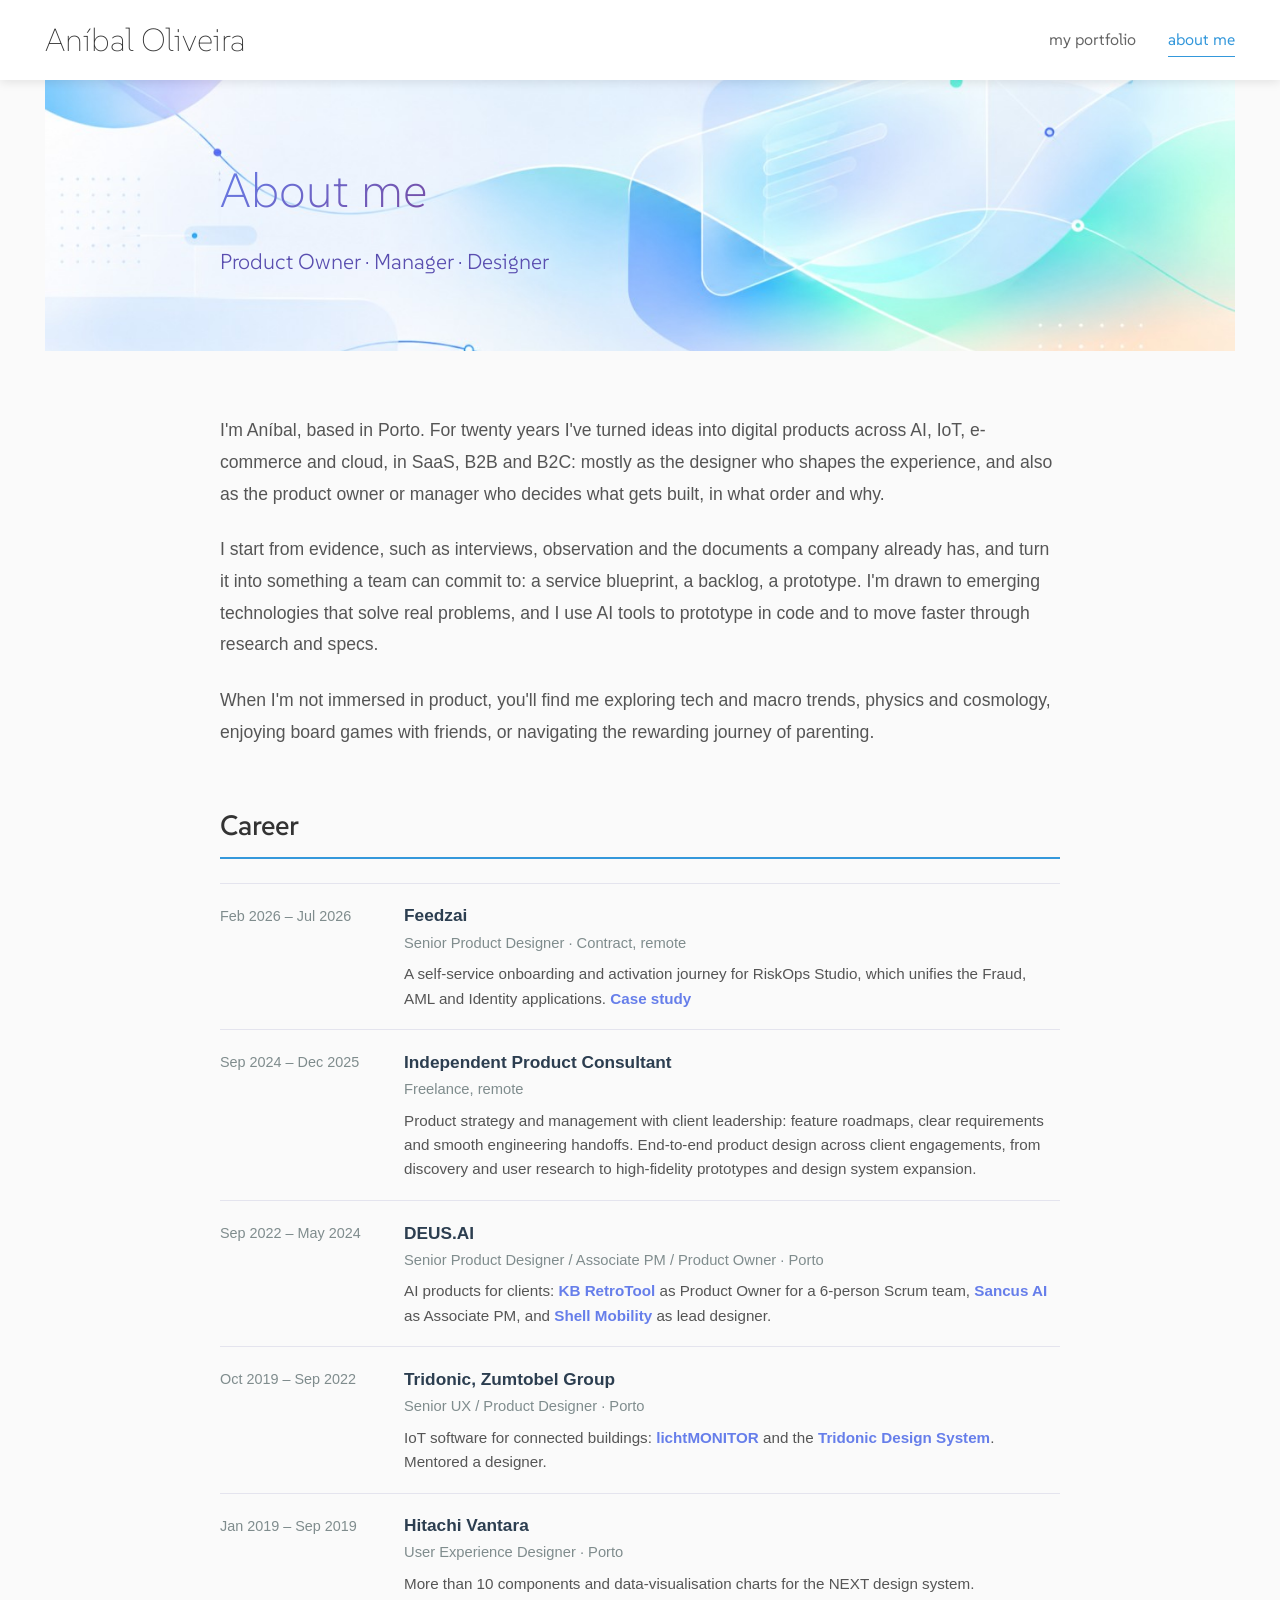
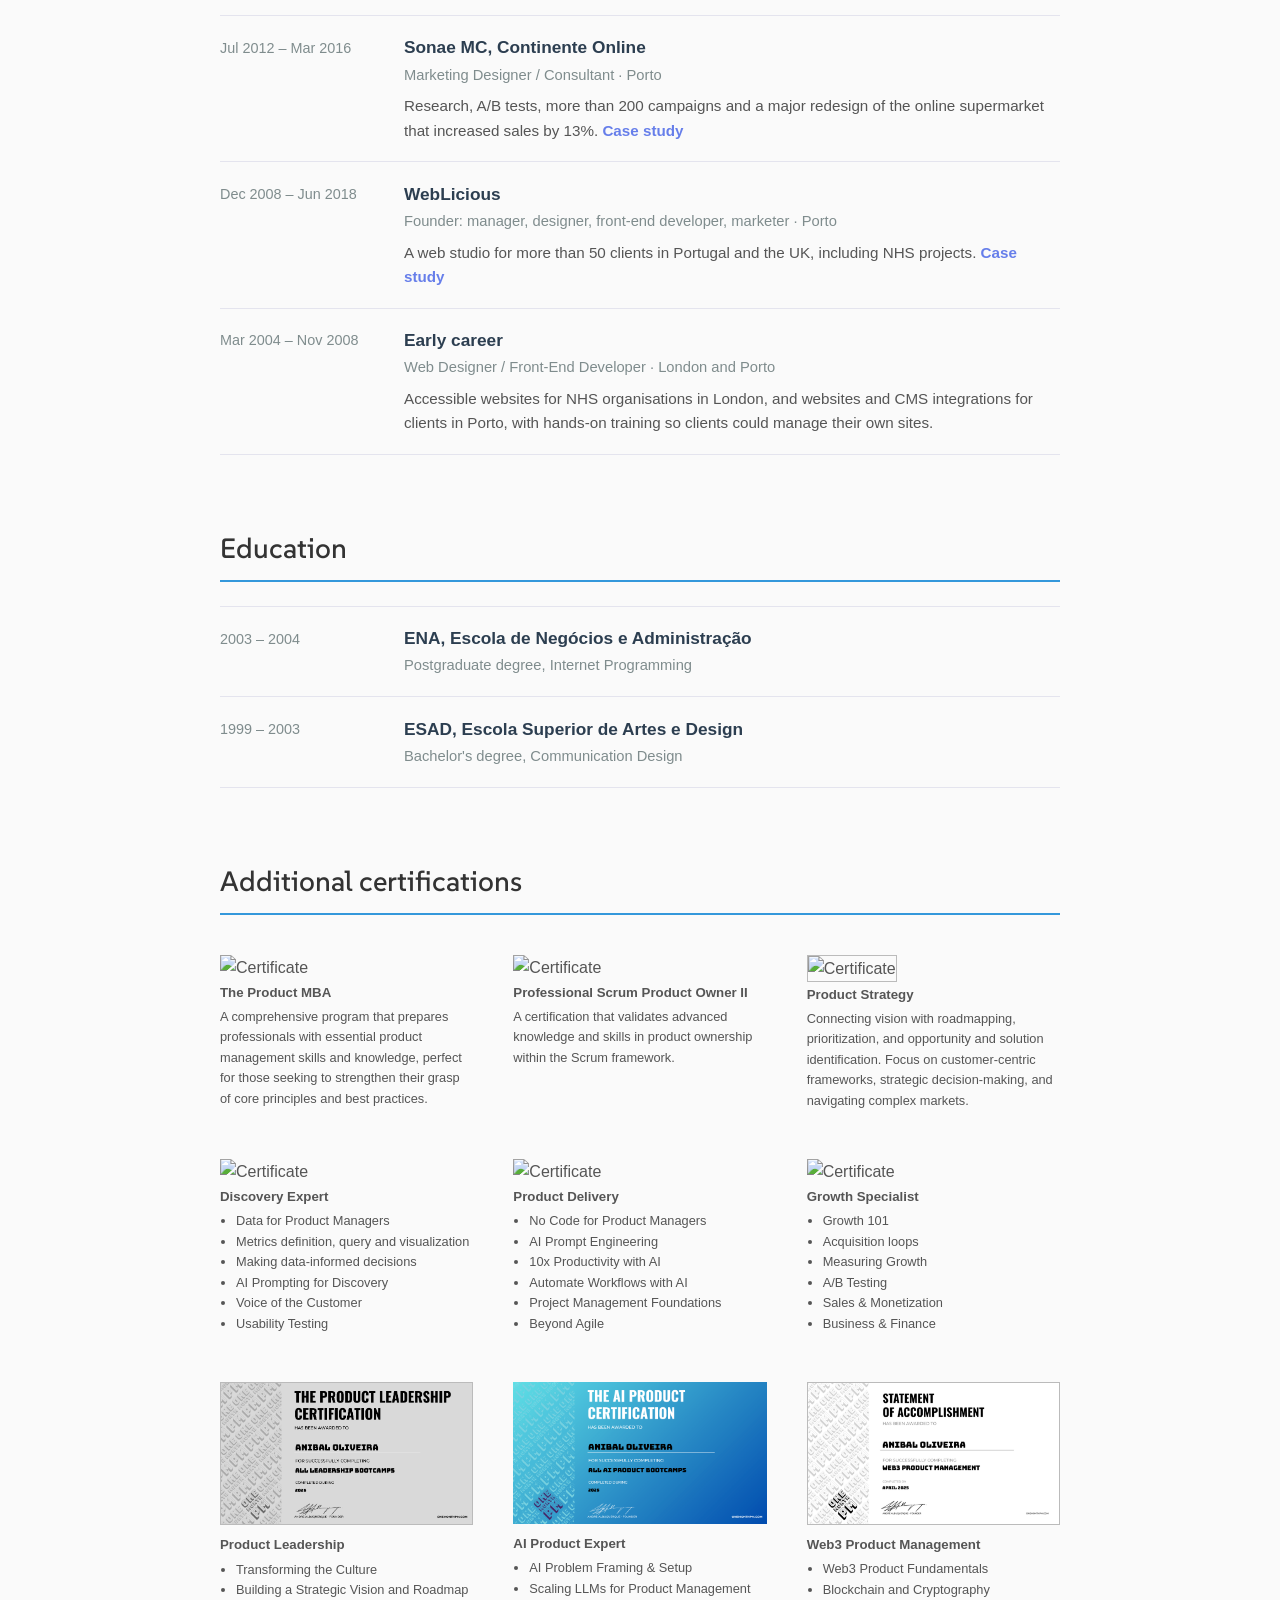
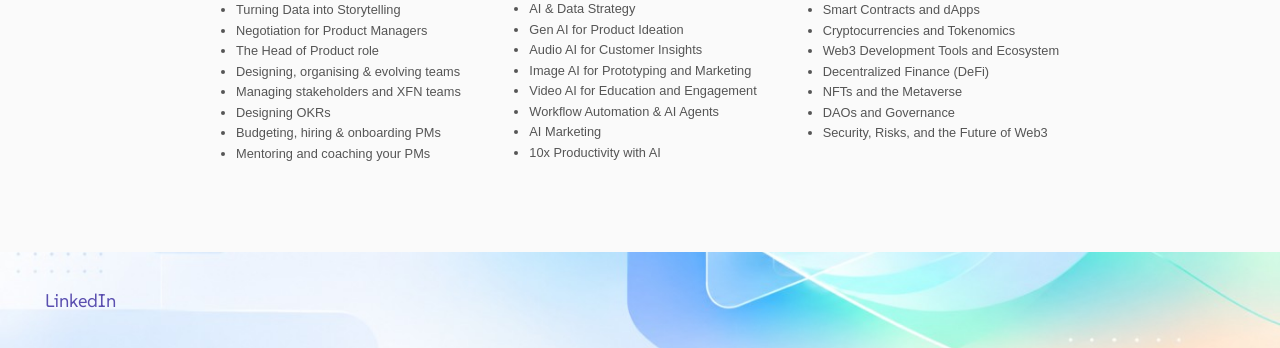
==== commit f4fa4588: "About: rewrite freelance description to cover product management and design Co-Authored-By: Claude O" ====
--- a/about.html
+++ b/about.html
@@ -69,7 +69,7 @@
                 <h2 class="section-title">Career</h2>
                 <ol class="career">
                     <li><span class="when">Feb 2026 – Jul 2026</span><div><span class="org">Feedzai</span><span class="role">Senior Product Designer · Contract, remote</span><p class="desc">A self-service onboarding and activation journey for RiskOps Studio, which unifies the Fraud, AML and Identity applications. <a href="case-study-feedzai.html">Case study</a></p></div></li>
-                    <li><span class="when">Sep 2024 – Dec 2025</span><div><span class="org">Independent Product Consultant</span><span class="role">Freelance, remote</span><p class="desc">Discovery, user research, prototyping and design systems, and roadmaps and requirements with client leadership.</p></div></li>
+                    <li><span class="when">Sep 2024 – Dec 2025</span><div><span class="org">Independent Product Consultant</span><span class="role">Freelance, remote</span><p class="desc">Product strategy and management with client leadership: feature roadmaps, clear requirements and smooth engineering handoffs. End-to-end product design across client engagements, from discovery and user research to high-fidelity prototypes and design system expansion.</p></div></li>
                     <li><span class="when">Sep 2022 – May 2024</span><div><span class="org">DEUS.AI</span><span class="role">Senior Product Designer / Associate PM / Product Owner · Porto</span><p class="desc">AI products for clients: <a href="case-study-kb.html">KB RetroTool</a> as Product Owner for a 6-person Scrum team, <a href="case-study-sancus.html">Sancus AI</a> as Associate PM, and <a href="case-study-shell.html">Shell Mobility</a> as lead designer.</p></div></li>
                     <li><span class="when">Oct 2019 – Sep 2022</span><div><span class="org">Tridonic, Zumtobel Group</span><span class="role">Senior UX / Product Designer · Porto</span><p class="desc">IoT software for connected buildings: <a href="case-study-lichtmonitor.html">lichtMONITOR</a> and the <a href="case-study-tds.html">Tridonic Design System</a>. Mentored a designer.</p></div></li>
                     <li><span class="when">Jan 2019 – Sep 2019</span><div><span class="org">Hitachi Vantara</span><span class="role">User Experience Designer · Porto</span><p class="desc">More than 10 components and data-visualisation charts for the NEXT design system.</p></div></li>
